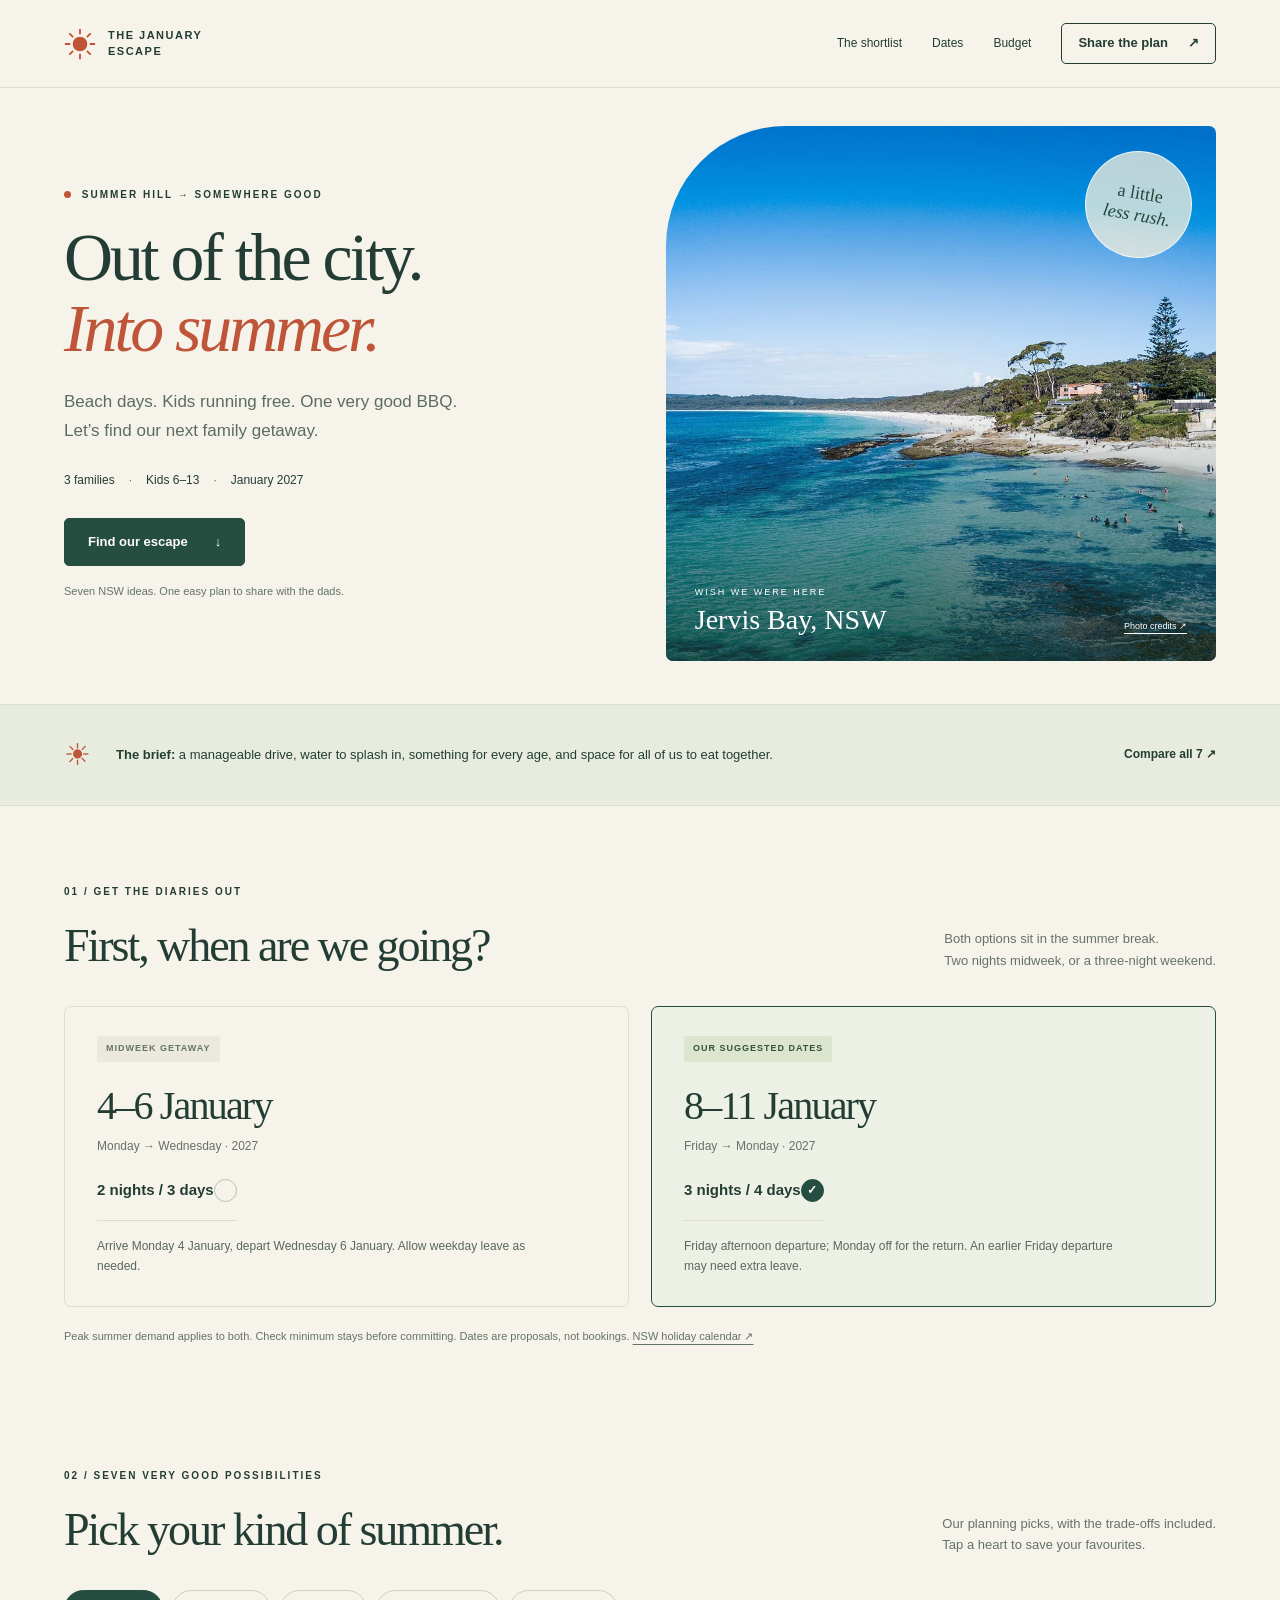
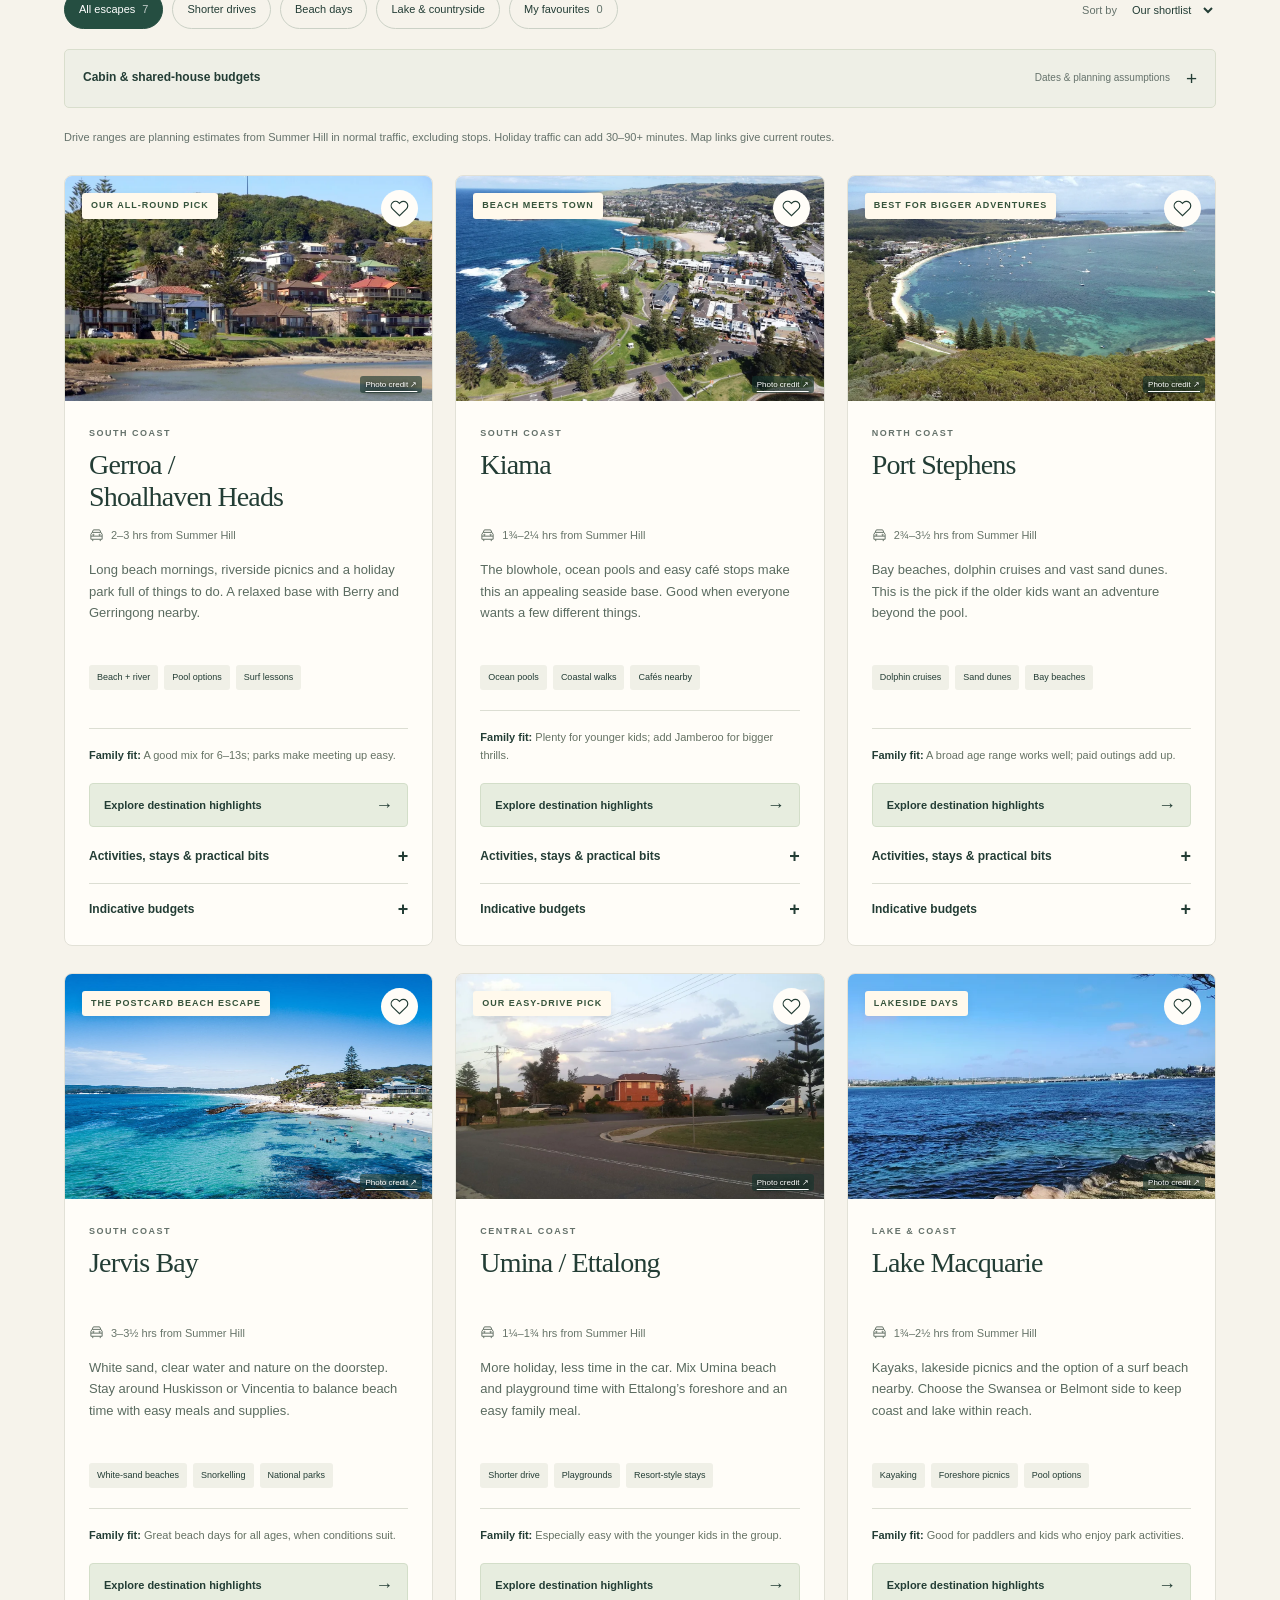
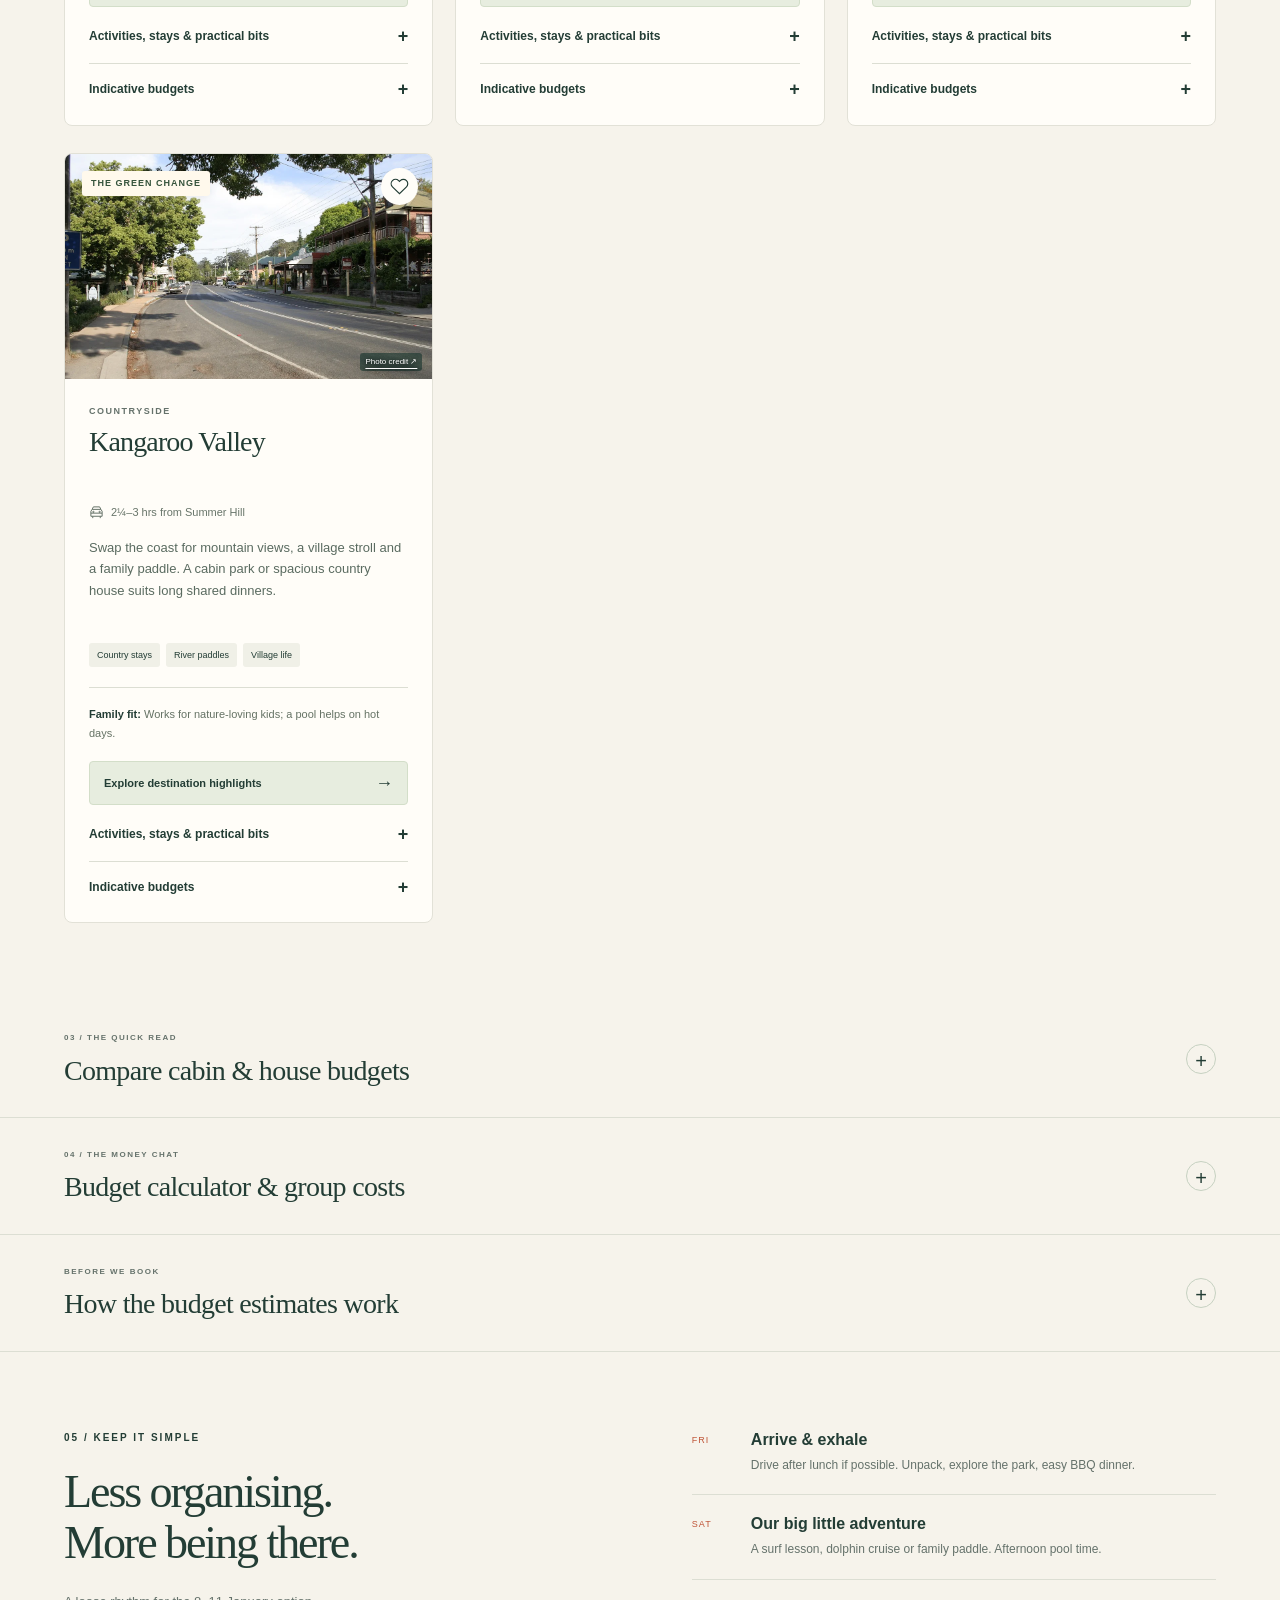
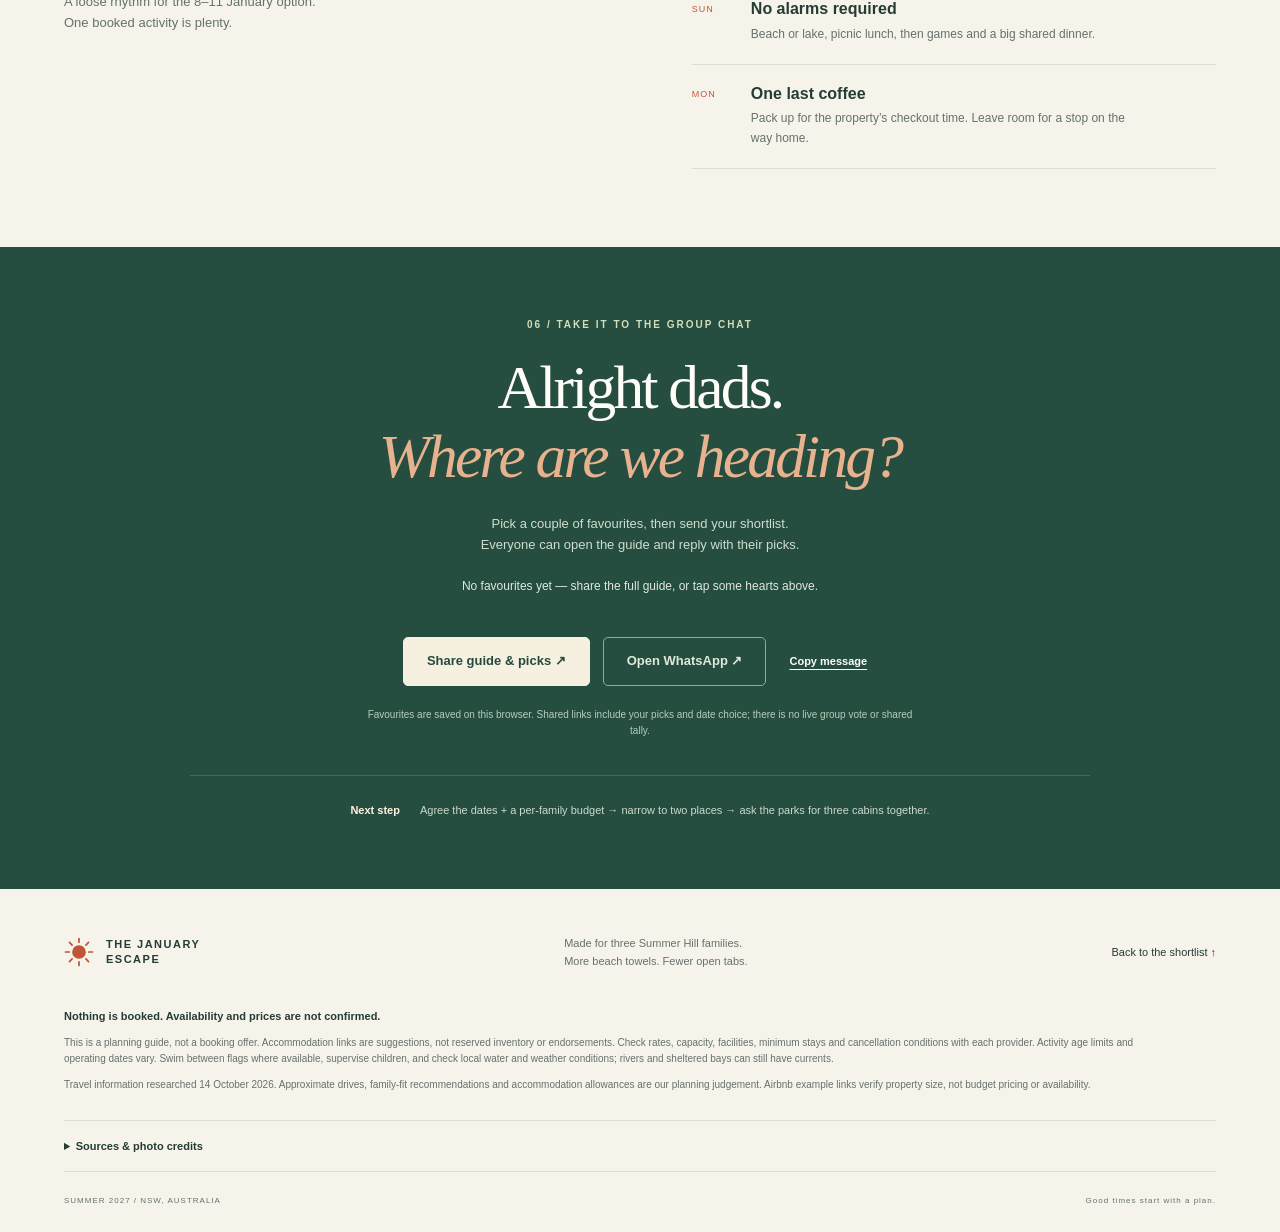
==== docs/index.html @ 8a306c9a "Publish NSW family getaway guide with activity photos" ====
<!doctype html>
<html lang="en-AU">
<head>
<meta charset="utf-8"><meta name="viewport" content="width=device-width,initial-scale=1"><meta name="theme-color" content="#f6f3eb">
<title>The January Escape · Summer Hill families</title>
<meta name="description" content="Three families. Seven NSW escapes. A practical shortlist for a summer getaway in January 2027, with kids aged 6–13.">
<meta property="og:title" content="The January Escape · Three families, seven possibilities"><meta property="og:description" content="Beach days, cabin dinners and a little adventure. Explore our NSW shortlist for January 2027."><meta property="og:type" content="website">
<meta property="og:image" content="https://monohq.co/summer-getaway-2027/assets/destination-3.webp">
<link rel="icon" href="assets/sun.svg" type="image/svg+xml"><link rel="stylesheet" href="style.css"><link rel="stylesheet" href="activity-pages.css"><script src="app.js" defer></script>
</head>
<body>
<a class="skip" href="#destinations">Skip to destinations</a>
<header class="header"><a class="brand" href="#"><img src="assets/sun.svg" width="32" height="32" alt=""><span>THE JANUARY<br>ESCAPE</span></a><nav aria-label="Main navigation"><a href="#destinations">The shortlist</a><a href="#dates">Dates</a><a href="#budget">Budget</a><button class="share button small" type="button">Share the plan <span aria-hidden="true">↗</span></button></nav></header>
<main>
<section class="hero" aria-labelledby="hero-title"><div class="hero-copy"><p class="eyebrow"><span class="dot"></span> SUMMER HILL → SOMEWHERE GOOD</p><h1 id="hero-title">Out of the city.<br><em>Into summer.</em></h1><p class="hero-intro">Beach days. Kids running free. One very good BBQ.<br>Let’s find our next family getaway.</p><div class="hero-facts"><span>3 families</span><span>Kids 6–13</span><span>January 2027</span></div><a class="button primary" href="#destinations">Find our escape <span aria-hidden="true">↓</span></a><p class="hero-note">Seven NSW ideas. One easy plan to share with the dads.</p></div><figure class="hero-photo"><img src="assets/destination-3.webp" alt="White sand and turquoise water at Hyams Beach in Jervis Bay" fetchpriority="high" width="1600" height="900"><figcaption><span>WISH WE WERE HERE</span><strong>Jervis Bay, NSW</strong><a href="#credits">Photo credits ↗</a></figcaption><span class="photo-stamp" aria-hidden="true">a little<br><i>less rush.</i></span></figure></section>
<div class="intro-bar"><span class="bar-icon" aria-hidden="true">☀</span><p><strong>The brief:</strong> a manageable drive, water to splash in, something for every age, and space for all of us to eat together.</p><a href="#compare">Compare all 7 <span aria-hidden="true">↗</span></a></div>
<section id="dates" class="section dates"><div class="section-heading"><div><p class="eyebrow">01 / GET THE DIARIES OUT</p><h2>First, when are we going?</h2></div><p>Both options sit in the summer break.<br>Two nights midweek, or a three-night weekend.</p></div><div class="date-options" role="group" aria-label="Choose proposed travel dates"><button class="date-card" data-date="newyear" aria-pressed="false"><span class="tag neutral">MIDWEEK GETAWAY</span><strong>4–6 January</strong><span class="date-days">Monday → Wednesday · 2027</span><span class="date-bottom">2 nights / 3 days <span class="circle-check" aria-hidden="true"></span></span><span class="date-desc">Arrive Monday 4 January, depart Wednesday 6 January. Allow weekday leave as needed.</span></button><button class="date-card selected" data-date="three" aria-pressed="true"><span class="tag">OUR SUGGESTED DATES</span><strong>8–11 January</strong><span class="date-days">Friday → Monday · 2027</span><span class="date-bottom">3 nights / 4 days <span class="circle-check" aria-hidden="true">✓</span></span><span class="date-desc">Friday afternoon departure; Monday off for the return. An earlier Friday departure may need extra leave.</span></button></div><p class="fine-print">Peak summer demand applies to both. Check minimum stays before committing. Dates are proposals, not bookings. <a href="https://www.nsw.gov.au/about-nsw/public-holidays" target="_blank" rel="noopener">NSW holiday calendar ↗</a></p></section>
<section id="destinations" class="section destinations"><div class="section-heading"><div><p class="eyebrow">02 / SEVEN VERY GOOD POSSIBILITIES</p><h2>Pick your kind of summer.</h2></div><p>Our planning picks, with the trade-offs included.<br>Tap a heart to save your favourites.</p></div><div class="filter-bar"><div class="filter-chips" role="group" aria-label="Filter destinations"><button class="chip active" data-filter="all" aria-pressed="true">All escapes <span>7</span></button><button class="chip" data-filter="short" aria-pressed="false">Shorter drives</button><button class="chip" data-filter="coast" aria-pressed="false">Beach days</button><button class="chip" data-filter="nature" aria-pressed="false">Lake & countryside</button><button class="chip" data-filter="saved" aria-pressed="false">My favourites <span id="saved-count">0</span></button></div><label class="sort">Sort by <select id="sort"><option value="picks">Our shortlist</option><option value="drive">Shortest drive</option></select></label></div><details class="cost-intro-fold"><summary>Cabin & shared-house budgets <span>Dates & planning assumptions</span></summary><div class="cost-intro"><div><strong>Cabins or one big house?</strong><p>Working summer budgets for 3 families: one cabin per family (2 adults + 2 kids), or one Airbnb whole house with 4+ bedrooms for an assumed 6 adults + 6 kids. Check enough beds and the actual guest limit.</p><p>These are provisional planning allowances, not live quotes, market averages or the prices of the linked Airbnb examples. The same broad summer range is used for both date options; no midweek discount is assumed. <a href="#budget-basis">How the budgets work ↓</a></p></div><div class="cost-date-buttons" role="group" aria-label="Choose dates for accommodation totals"><button class="chip" data-cost-date="newyear" aria-pressed="false">4–6 Jan · 2 nights</button><button class="chip active" data-cost-date="three" aria-pressed="true">8–11 Jan · 3 nights</button></div></div></details><p class="travel-note">Drive ranges are planning estimates from Summer Hill in normal traffic, excluding stops. Holiday traffic can add 30–90+ minutes. Map links give current routes.</p><p id="shared-note" class="shared-note" hidden></p><div id="cards" class="cards"></div><div id="empty" class="empty" hidden><h3>Your next favourite is out there.</h3><p>Tap a heart on a destination to start your shortlist.</p><button class="button" id="show-all">Explore all escapes</button></div><p id="results" class="sr-only" aria-live="polite"></p></section>
<section id="compare" class="section compare"><details class="section-fold"><summary><span><small>03 / THE QUICK READ</small><strong>Compare cabin & house budgets</strong></span><span class="fold-icon" aria-hidden="true"></span></summary><div class="fold-content"><p class="fold-caption">Indicative accommodation budgets in AUD, before fees. Per-family stay totals: <strong id="compare-dates">8–11 Jan · 3 nights</strong>.</p><div class="table-wrap" tabindex="0" role="region" aria-label="Destination comparison; scroll horizontally on small screens"><table><caption class="sr-only">Compare all seven destinations</caption><thead><tr><th>Destination</th><th>Drive, approx.</th><th>Cabin / night<br><span>One family</span></th><th>Airbnb / night<br><span>Whole house · 4+ bedrooms</span></th><th>Per family / stay<br><span>House split 3 ways</span></th><th>Main trade-off</th></tr></thead><tbody id="comparison"></tbody></table></div></div></details></section>
<section id="budget" class="section budget"><details class="section-fold"><summary><span><small>04 / THE MONEY CHAT</small><strong>Budget calculator & group costs</strong></span><span class="fold-icon" aria-hidden="true"></span></summary><div class="fold-content"><div class="budget-layout"><div class="budget-copy"><p class="eyebrow">04 / THE MONEY CHAT</p><h2>Agree a ballpark.<br><em>Then find the stay.</em></h2><p>Start with three self-contained cabins in one park: each family gets its own space, while the kids stay close and dinner is easy.</p><p>For Airbnb, choose an entire home with at least four bedrooms. We’re budgeting for 12 people (6 adults + 6 children) as a placeholder. Four bedrooms is the minimum; five or six can give the kids more space. Check actual beds, guest limits, bathrooms, dining seats and permission for all three families.</p><div class="budget-warning"><strong>Planning assumptions only — not quoted prices.</strong><p>Early January rates may sit outside these examples. No January 2027 availability or prices have been confirmed. Minimum stays, fees, bonds and cancellation terms need checking.</p></div></div><div class="calculator"><span class="tag neutral">ACCOMMODATION ONLY · AUD</span><h3>Set our own budget.</h3><p class="calculator-note">Use the destination ranges above as a starting point. This slider is your chosen allowance, not a cabin quote.</p><label for="nightly">Per family, per night <output id="nightly-output" for="nightly">$300</output></label><input id="nightly" type="range" min="200" max="800" step="25" value="300"><div class="range-ends"><span>$200</span><span>$800</span></div><div class="calc-toggle" role="group" aria-label="Accommodation arrangement"><button class="selected" data-stay="cabins" aria-pressed="true">3 separate cabins</button><button data-stay="house" aria-pressed="false">1 Airbnb · 4+ bedrooms</button></div><div class="calc-results"><div><span id="family-label">Per family · 3 nights</span><strong id="family-total">$900</strong></div><div><span>All 3 families</span><strong id="group-total">$2,700</strong></div></div><p id="calc-explain">3 cabins × $300 per night × 3 nights.</p><p class="fine-print">Illustrative sliders, not market rates. Excludes food, fuel, tolls, activity tickets, cleaning fees and refundable bonds. Equal split assumed for a shared house.</p></div></div></div></details></section>
<section id="budget-basis" class="section budget-basis"><details class="section-fold"><summary><span><small>BEFORE WE BOOK</small><strong>How the budget estimates work</strong></span><span class="fold-icon" aria-hidden="true"></span></summary><div class="fold-content"><div class="basis-grid"><div><h3>Cabin allowances</h3><p>Each range is for one family cabin per night, assuming two adults and two children. Coastal ranges are our provisional summer planning allowances, not a verified January price survey. Kangaroo Valley’s range is informed by <a href="https://glenmack.com.au/tariffs/" target="_blank" rel="noopener">Glenmack’s published peak tariffs</a>, including two children’s charges. Rates may fall outside these ranges.</p><p>Three cabins cost three times the per-family figure. Adjoining cabins, guest surcharges, fees and minimum stays need checking directly.</p></div><div><h3>Airbnb house allowances</h3><p>Each range is for one entire home, with at least four bedrooms and enough permitted capacity for an assumed 12 people. These are budgets we propose for the search, not advertised prices for the example homes. Split the whole-house stay total equally across three families.</p><p>The examples have 4–6 bedrooms and advertise at least 12 guests. Bedroom counts and capacities were checked on 14 October 2026; beds, layout, adult limits and availability still need confirming.</p></div><div><h3>Fees & short stays</h3><p>Our figures exclude cleaning, service fees, taxes, extra-guest charges and refundable bonds. Airbnb’s selected-date total normally includes fees, so compare the total and <a href="https://www.airbnb.com.au/help/article/125" target="_blank" rel="noopener">check the price breakdown</a> rather than adding fees twice.</p><p>A 2- or 3-night allowance does not mean the stay can be booked. On 14 October 2026, Seven Mile Beach showed no online availability for both options; Shoalhaven Heads displayed Meroo at $280/night with a 7-night minimum. Ask providers about short-stay options.</p></div></div></div></details></section><section class="section rhythm"><div><p class="eyebrow">05 / KEEP IT SIMPLE</p><h2>Less organising.<br>More being there.</h2><p>A loose rhythm for the 8–11 January option.<br>One booked activity is plenty.</p></div><ol class="itinerary"><li><span>FRI</span><div><h3>Arrive & exhale</h3><p>Drive after lunch if possible. Unpack, explore the park, easy BBQ dinner.</p></div></li><li><span>SAT</span><div><h3>Our big little adventure</h3><p>A surf lesson, dolphin cruise or family paddle. Afternoon pool time.</p></div></li><li><span>SUN</span><div><h3>No alarms required</h3><p>Beach or lake, picnic lunch, then games and a big shared dinner.</p></div></li><li><span>MON</span><div><h3>One last coffee</h3><p>Pack up for the property’s checkout time. Leave room for a stop on the way home.</p></div></li></ol></section>
<section id="share" class="share-section"><p class="eyebrow">06 / TAKE IT TO THE GROUP CHAT</p><h2>Alright dads.<br><em>Where are we heading?</em></h2><p>Pick a couple of favourites, then send your shortlist.<br>Everyone can open the guide and reply with their picks.</p><div id="picks" class="pick-summary">No favourites yet — share the full guide, or tap some hearts above.</div><div class="share-actions"><button class="button primary share">Share guide & picks ↗</button><a class="button whatsapp" id="whatsapp" href="https://wa.me/" target="_blank" rel="noopener">Open WhatsApp ↗</a><button class="button text-button" id="copy-message">Copy message</button></div><div id="manual-share" hidden><label for="share-message">Your message, ready to send</label><textarea id="share-message" readonly rows="7"></textarea><p>Select the message to copy it manually if your browser blocks clipboard access.</p></div><p class="share-footnote">Favourites are saved on this browser. Shared links include your picks and date choice; there is no live group vote or shared tally.</p><button id="reset-picks" class="text-button">Clear my favourites</button><div class="next-step"><strong>Next step</strong><span>Agree the dates + a per-family budget → narrow to two places → ask the parks for three cabins together.</span></div></section>
</main>
<footer><div class="footer-top"><a class="brand" href="#"><img src="assets/sun.svg" width="30" height="30" alt=""><span>THE JANUARY<br>ESCAPE</span></a><p>Made for three Summer Hill families.<br>More beach towels. Fewer open tabs.</p><a href="#destinations">Back to the shortlist ↑</a></div><div class="disclaimer"><strong>Nothing is booked. Availability and prices are not confirmed.</strong><p>This is a planning guide, not a booking offer. Accommodation links are suggestions, not reserved inventory or endorsements. Check rates, capacity, facilities, minimum stays and cancellation conditions with each provider. Activity age limits and operating dates vary. Swim between flags where available, supervise children, and check local water and weather conditions; rivers and sheltered bays can still have currents.</p><p>Travel information researched 14 October 2026. Approximate drives, family-fit recommendations and accommodation allowances are our planning judgement. Airbnb example links verify property size, not budget pricing or availability.</p></div><details class="sources"><summary>Sources & photo credits</summary><div id="credits"><h3>Destination information</h3><div id="source-links"></div><p><a href="https://www.nsw.gov.au/about-nsw/public-holidays" target="_blank" rel="noopener">NSW Government public holidays</a>. Accommodation information: the official provider pages linked within each destination.</p><h3>Photography</h3><p>Real destination photographs from Wikimedia Commons. Cropped and resized for this guide; each image retains its original licence. The hero uses the Jervis Bay photograph below.</p><div id="photo-credits"></div></div></details><p class="footer-bottom">SUMMER 2027 / NSW, AUSTRALIA <span>Good times start with a plan.</span></p></footer><div id="toast" role="status" aria-live="polite"></div>
</body></html>
---- docs/style.css ----
:root{--paper:#f6f3eb;--white:#fffdf8;--ink:#233d35;--muted:#65726b;--line:#dcded3;--accent:#bf5538;--green:#254e41;--sage:#e8ecdf}*{box-sizing:border-box}html{scroll-behavior:smooth;scroll-padding-top:95px}body{margin:0;background:var(--paper);color:var(--ink);font-family:Arial,Helvetica,sans-serif;font-size:15px;line-height:1.65}a{color:inherit;text-underline-offset:4px}button,input,select{font:inherit}button,a,input,select,summary{-webkit-tap-highlight-color:transparent}button{cursor:pointer}button:focus-visible,a:focus-visible,input:focus-visible,select:focus-visible,summary:focus-visible,.table-wrap:focus-visible{outline:3px solid var(--accent);outline-offset:4px}button{color:inherit}h1,h2,h3,p,figure{margin:0}h1,h2,.date-card>strong{font-family:Georgia,'Times New Roman',serif;font-weight:400;letter-spacing:-.045em}h1{font-size:clamp(48px,5.3vw,82px);line-height:1.04}h2{font-size:clamp(35px,3.6vw,53px);line-height:1.12}h3{font-size:18px;font-weight:600;line-height:1.3}em{font-weight:400;color:var(--accent)}.eyebrow{font-size:10px;font-weight:700;letter-spacing:2px;line-height:1.5;margin-bottom:21px}.dot{display:inline-block;background:var(--accent);width:7px;height:7px;border-radius:100%;margin-right:6px}.header{height:88px;max-width:1440px;padding:0 5%;margin:auto;display:flex;align-items:center;justify-content:space-between;border-bottom:1px solid var(--line)}.brand{display:flex;align-items:center;gap:12px;text-decoration:none}.brand span{font-size:11px;letter-spacing:1.5px;font-weight:700;line-height:1.4}.header nav{display:flex;align-items:center;gap:30px}.header nav>a{text-decoration:none;font-size:12px}.button{display:inline-flex;gap:27px;align-items:center;justify-content:center;background:transparent;border:1px solid var(--ink);padding:14px 23px;border-radius:5px;text-decoration:none;font-size:13px;font-weight:600;line-height:1.4}.button:hover{background:var(--sage)}.button.primary{background:var(--green);border-color:var(--green);color:var(--white)}.button.primary:hover{background:#173c30}.button.small{padding:10px 16px;gap:20px}.hero{display:grid;grid-template-columns:1.03fr 1fr;max-width:1440px;margin:auto;padding:38px 5% 43px;gap:35px;align-items:center}.hero-copy{padding:42px 0}.hero-intro{font-size:17px;line-height:1.7;margin:24px 0;color:#5c6c63}.hero-facts{display:flex;gap:0;flex-wrap:wrap;font-size:12px;margin:25px 0 27px}.hero-facts span+span:before{content:'·';padding:0 14px;color:var(--accent)}.hero-note{font-size:11px;margin-top:16px;color:var(--muted)}.hero-photo{height:535px;position:relative;overflow:hidden;border-radius:120px 7px 7px 7px}.hero-photo>img{width:100%;height:100%;object-fit:cover;object-position:55% 50%}.hero-photo:after{content:'';position:absolute;inset:50% 0 0;background:linear-gradient(transparent,#17372bb3);pointer-events:none}.hero-photo figcaption{position:absolute;z-index:1;bottom:25px;left:29px;right:29px;color:white}.hero-photo figcaption>span{font-size:9px;letter-spacing:2px;display:block}.hero-photo figcaption strong{font:28px Georgia;display:block;margin-top:4px}.hero-photo figcaption a{font-size:9px;position:absolute;bottom:2px;right:0}.photo-stamp{position:absolute;top:25px;right:24px;background:#f7f0ddbF;color:#23463a;border:1px solid #ffffffc7;border-radius:100%;width:107px;height:107px;text-align:center;display:flex;flex-direction:column;justify-content:center;font:18px/1.2 Georgia;transform:rotate(10deg)}.intro-bar{padding:25px 5%;background:var(--sage);display:flex;align-items:center;gap:25px;border-top:1px solid #dce0d3;border-bottom:1px solid #dce0d3}.intro-bar p{font-size:13px;max-width:820px}.intro-bar>a{margin-left:auto;white-space:nowrap;font-size:12px;font-weight:600;text-decoration:none}.bar-icon{font-size:30px;color:var(--accent)}.section{max-width:1440px;padding:78px 5%;margin:auto}.section-heading{display:flex;justify-content:space-between;gap:40px;align-items:flex-end;margin-bottom:35px}.section-heading>p{color:var(--muted);font-size:13px;max-width:355px}.date-options{display:grid;grid-template-columns:1fr 1fr;gap:22px}.date-card{text-align:left;border:1px solid var(--line);padding:29px 32px;border-radius:7px;background:transparent;display:flex;flex-direction:column}.date-card:hover{border-color:var(--green)}.date-card.selected{background:#edf0e5;border:1.5px solid var(--green)}.tag{background:#dce5cd;color:#35533b;display:inline-block;border-radius:3px;padding:6px 9px;font-size:9px;font-weight:700;letter-spacing:1px;line-height:1.5;align-self:flex-start}.tag.neutral{background:#eae8df;color:#697468}.date-card>strong{font-size:40px;line-height:1.1;margin:22px 0 9px}.date-days{font-size:12px;color:var(--muted)}.date-bottom{margin:22px 0 16px;padding-bottom:17px;border-bottom:1px solid var(--line);font-weight:600;display:flex;align-items:center;justify-content:space-between}.circle-check{width:23px;height:23px;border:1px solid #b8c4b3;border-radius:100%;font-size:12px;text-align:center;line-height:21px}.selected .circle-check{background:var(--green);color:white;border-color:var(--green)}.date-desc{font-size:12px;color:#59685f;max-width:440px}.fine-print{font-size:11px;color:var(--muted);line-height:1.65;margin-top:20px}.fine-print a{white-space:nowrap}.destinations{padding-top:45px}.filter-bar{display:flex;justify-content:space-between;gap:20px;align-items:center;margin-bottom:20px}.filter-chips{display:flex;gap:9px;flex-wrap:wrap}.chip{background:none;border:1px solid #cbd1c6;border-radius:30px;padding:9px 14px;font-size:11px;white-space:nowrap}.chip span{margin-left:4px;opacity:.7}.chip:hover{background:var(--sage)}.chip.active{background:var(--green);border-color:var(--green);color:white}.sort{font-size:11px;white-space:nowrap;color:var(--muted)}.sort select{margin-left:8px;background:transparent;border:none;color:var(--ink);font-size:11px;max-width:125px;padding:8px 0;cursor:pointer}.travel-note{font-size:11px;color:var(--muted);margin-bottom:29px;max-width:1000px}.cards{display:grid;grid-template-columns:repeat(3,1fr);gap:27px 22px}.destination{background:var(--white);border:1px solid #e2e1d7;border-radius:8px;overflow:hidden;position:relative;display:flex;flex-direction:column;scroll-margin-top:30px}.card-image{height:225px;position:relative;overflow:hidden;background:var(--sage)}.card-image>img{width:100%;height:100%;object-fit:cover;transition:transform .4s}.destination:hover .card-image>img{transform:scale(1.035)}.card-image>.tag{position:absolute;top:17px;left:17px;max-width:calc(100% - 80px);background:#fff9ec;box-shadow:0 2px 8px #0001}.card-image .credit{position:absolute;bottom:8px;right:10px;font-size:8px;color:white;text-shadow:0 1px 4px #000;background:#14332c99;padding:2px 5px;border-radius:3px}.heart{position:absolute;top:14px;right:14px;background:var(--white);border:0;border-radius:100%;width:37px;height:37px;display:grid;place-content:center}.heart svg{width:19px;height:19px;fill:none;stroke:var(--ink);stroke-width:1.5}.heart[aria-pressed=true] svg{fill:var(--accent);stroke:var(--accent)}.card-body{padding:25px 24px;display:flex;flex:1;flex-direction:column}.card-region{font-size:9px;letter-spacing:1.5px;color:var(--muted);font-weight:600;margin-bottom:8px}.card-body h3{font:28px/1.15 Georgia;letter-spacing:-.03em;min-height:64px}.card-drive{font-size:11px;color:#677469;margin:13px 0 15px;display:flex;gap:7px;align-items:center}.card-desc{font-size:13px;color:#5a6b60;line-height:1.65;min-height:86px}.activity-tags{display:flex;gap:6px;flex-wrap:wrap;margin:20px 0}.activity-tags span{font-size:9px;background:#f0f0e7;padding:5px 8px;border-radius:3px;white-space:nowrap}.fit{font-size:11px;border-top:1px solid var(--line);padding-top:17px;margin-top:auto;color:#657264}.fit strong{color:var(--ink)}.card-details{margin-top:20px}.card-details summary{font-size:12px;font-weight:600;cursor:pointer;display:flex;justify-content:space-between;list-style:none}.card-details summary::-webkit-details-marker{display:none}.card-details summary:after{content:'+';font-size:18px;line-height:1}.card-details[open] summary:after{content:'−'}.detail-inner{font-size:12px;margin-top:20px;color:#5b6b61}.detail-inner h4{font-size:10px;letter-spacing:1px;text-transform:uppercase;color:var(--ink);margin:19px 0 6px}.detail-inner ul{padding-left:16px;margin:9px 0 15px}.detail-inner li{padding-bottom:7px}.stay-link{display:block;padding:10px 0;text-decoration:none;border-bottom:1px solid var(--line)}.stay-link strong{display:block;font-size:12px;color:var(--ink)}.stay-link span{font-size:10px}.map-links{display:flex;gap:20px;margin-top:20px;font-size:11px;color:var(--ink)}.empty{text-align:center;background:var(--sage);padding:50px;border-radius:7px}.empty p{margin:12px 0 20px}.shared-note{background:var(--sage);border-radius:5px;padding:12px 18px;margin-bottom:20px;font-size:12px}.compare{padding-top:35px}.table-wrap{overflow:auto;border:1px solid var(--line);border-radius:6px}table{border-collapse:collapse;text-align:left;width:100%;min-width:820px;font-size:12px}th{background:var(--sage);padding:17px 21px;font-size:9px;text-transform:uppercase;letter-spacing:1px;font-weight:600}td{padding:17px 21px;border-top:1px solid var(--line);color:#667365}td:first-child{font-weight:600;color:var(--ink);min-width:200px}td a{text-decoration:none}tbody tr:nth-child(even){background:#fdfbf5}tbody tr:hover{background:#eaf0e3}.budget{border-top:1px solid var(--line);border-bottom:1px solid var(--line);display:grid;grid-template-columns:1fr 1fr;gap:9%;padding-top:70px;padding-bottom:70px}.budget-copy>p:not(.eyebrow){max-width:470px;color:#5b6b60;font-size:13px;margin-top:23px}.budget-warning{border-left:2px solid var(--accent);padding-left:17px;margin-top:30px;max-width:460px;font-size:11px}.budget-warning strong{color:var(--accent);font-size:12px}.budget-warning p{margin-top:8px;color:var(--muted)}.calculator{background:var(--white);padding:34px;border-radius:8px;border:1px solid var(--line)}.calculator h3{font:30px/1.2 Georgia;margin:21px 0 27px;letter-spacing:-.03em}.calculator label{display:flex;justify-content:space-between;font-size:12px;align-items:center}.calculator output{font-size:25px;color:var(--accent);font-weight:600}.calculator input[type=range]{width:100%;margin:22px 0 0;accent-color:var(--green);cursor:pointer;min-height:24px}.range-ends{display:flex;justify-content:space-between;font-size:10px;color:var(--muted)}.calc-toggle{display:flex;background:#eeeee5;border-radius:4px;padding:4px;margin:24px 0;gap:4px}.calc-toggle button{flex:1;font-size:11px;background:none;border:0;padding:10px 5px;border-radius:3px}.calc-toggle button.selected{background:var(--white);box-shadow:0 1px 4px #0001}.calc-results{display:grid;grid-template-columns:1fr 1fr;gap:20px}.calc-results>div+div{border-left:1px solid var(--line);padding-left:20px}.calc-results span{display:block;color:var(--muted);font-size:10px}.calc-results strong{font:36px/1.4 Georgia;letter-spacing:-.04em}.calculator>#calc-explain{font-size:11px;color:#6b796c;margin-top:15px}.rhythm{display:grid;grid-template-columns:1fr 1fr;gap:9%}.rhythm>div>p:last-child{font-size:13px;color:var(--muted);margin-top:22px}.itinerary{list-style:none;padding:0;margin:0}.itinerary li{display:flex;gap:24px;padding:19px 0;border-bottom:1px solid var(--line)}.itinerary li:first-child{padding-top:0}.itinerary li>span{font-size:9px;letter-spacing:1px;color:var(--accent);min-width:35px;padding-top:3px}.itinerary h3{font-size:16px}.itinerary p{font-size:12px;color:var(--muted);margin-top:5px;max-width:385px}.share-section{background:#254d40;color:var(--white);text-align:center;padding:70px 5%}.share-section .eyebrow{color:#d2dfba}.share-section h2{font-size:clamp(42px,4.8vw,67px)}.share-section h2 em{color:#e7b28d}.share-section>p:not(.eyebrow){font-size:13px;color:#cfddce;margin:22px 0}.pick-summary{font-size:12px;min-height:40px;max-width:600px;margin:20px auto;color:#e1e9dc}.pick-summary .pick{display:inline-block;border:1px solid #94ae9780;padding:5px 10px;border-radius:30px;margin:4px}.share-actions{display:flex;justify-content:center;gap:13px;align-items:center;flex-wrap:wrap}.share-section .button.primary{background:#f5f0df;color:#264a3d;border-color:#f5f0df}.share-section .button.primary:hover{background:#dfdfc9}.whatsapp{color:#e0e9d8;border-color:#93ac96}.share-section .button:hover{color:#254d40}.text-button{background:none;border:0;font-size:11px;color:inherit;text-decoration:underline;text-underline-offset:4px;cursor:pointer;padding:10px}.share-section>.share-footnote{font-size:10px!important;max-width:550px;margin:21px auto 0!important;color:#b8cdb9!important}.next-step{display:flex;justify-content:center;gap:20px;border-top:1px solid #c5d4ba33;max-width:900px;margin:35px auto 0;padding-top:25px;font-size:11px;color:#cbdbcb}.next-step strong{color:#fff3df;white-space:nowrap}footer{max-width:1440px;margin:auto;padding:45px 5% 25px}.footer-top{display:flex;align-items:center;justify-content:space-between;gap:25px;margin-bottom:37px}.footer-top p{font-size:11px;color:var(--muted)}.footer-top>a:last-child{font-size:11px;text-decoration:none}.disclaimer{font-size:10px;color:var(--muted);max-width:1080px}.disclaimer strong{color:var(--ink);font-size:11px}.disclaimer p{margin-top:9px}.sources{border-top:1px solid var(--line);margin-top:27px;padding:16px 0;font-size:11px}.sources summary{cursor:pointer;font-weight:600}.sources h3{font-size:13px;margin:18px 0 10px}.sources p{margin:12px 0}.sources #source-links{display:flex;flex-wrap:wrap;gap:8px 22px}.photo-credit{margin:9px 0;max-width:900px}.footer-bottom{display:flex;justify-content:space-between;border-top:1px solid var(--line);padding-top:22px;font-size:8px;letter-spacing:1px;color:var(--muted)}#toast{position:fixed;bottom:25px;left:50%;transform:translateX(-50%) translateY(100px);max-width:90vw;background:#243d32;color:white;border:1px solid #fff8;padding:12px 22px;border-radius:5px;font-size:12px;opacity:0;z-index:100;transition:.2s;pointer-events:none}#toast.show{opacity:1;transform:translateX(-50%) translateY(0)}.sr-only{position:absolute;width:1px;height:1px;padding:0;margin:-1px;overflow:hidden;clip:rect(0,0,0,0);white-space:nowrap;border:0}.skip{position:fixed;top:-60px;left:15px;z-index:1000;background:var(--white);padding:10px}.skip:focus{top:10px}[hidden]{display:none!important}
@media(min-width:1500px){.intro-bar{padding-left:max(5%,calc((100vw - 1296px)/2));padding-right:max(5%,calc((100vw - 1296px)/2))}}@media(max-width:1100px){.cards{grid-template-columns:repeat(2,1fr)}.hero-photo{height:480px}.hero{gap:22px}.hero-intro{font-size:15px}.hero-note{max-width:280px}.filter-bar{align-items:flex-start;flex-direction:column;gap:12px}.section-heading>p{max-width:270px}.budget{gap:5%}.calculator{padding:27px}.calc-results strong{font-size:32px}.card-desc{min-height:66px}.header nav{gap:22px}}@media(max-width:700px){html{scroll-padding-top:25px}.header{height:73px;padding:0 6%}.brand{gap:8px}.brand span{font-size:9px}.header nav>a{display:none}.header nav .button{font-size:10px;padding:10px 13px;gap:10px}.header .brand img{width:28px}.hero{padding:25px 6% 28px;grid-template-columns:1fr;gap:25px}.hero-copy{padding:19px 0 0}.hero .eyebrow{font-size:8px;letter-spacing:1.5px;margin-bottom:21px}h1{font-size:clamp(46px,10vw,65px)}.hero-intro{font-size:14px;margin:21px 0}.hero-facts{font-size:11px;margin:18px 0 24px}.hero .button{padding:13px 19px}.hero-note{max-width:none;font-size:10px}.hero-photo{height:350px;border-radius:75px 5px 5px 5px}.photo-stamp{width:87px;height:87px;top:19px;right:17px;font-size:15px}.hero-photo figcaption{left:22px;right:20px;bottom:23px}.hero-photo figcaption strong{font-size:24px}.hero-photo figcaption>span{font-size:8px}.intro-bar{padding:20px 6%;gap:15px;align-items:flex-start;flex-wrap:wrap}.intro-bar p{flex:1;font-size:11px;min-width:220px}.bar-icon{font-size:25px;line-height:1.3}.intro-bar>a{margin-left:40px;font-size:11px}.section{padding:51px 6%}.section-heading{display:block;margin-bottom:28px}.eyebrow{font-size:8px;letter-spacing:1.5px;margin-bottom:17px}h2{font-size:35px}.section-heading>p{max-width:none;font-size:12px;margin-top:18px}.date-options{gap:14px;grid-template-columns:1fr}.date-card{padding:22px 24px}.date-card>strong{font-size:37px;margin-top:17px}.date-bottom{margin-top:18px}.date-desc{font-size:11px}.dates .fine-print{font-size:10px}.destinations{padding-top:16px}.filter-chips{gap:7px}.chip{font-size:10px;padding:8px 12px}.travel-note{font-size:10px}.cards{grid-template-columns:1fr;gap:22px}.card-image{height:230px}.card-body{padding:24px}.card-body h3{min-height:0;font-size:29px}.card-desc{min-height:0}.card-drive{margin:12px 0}.activity-tags{margin:17px 0}.fit{padding-top:15px}.card-details{margin-top:17px}.card-details summary{min-height:27px;align-items:center}.compare{padding-top:22px}.compare .section-heading{margin-bottom:23px}.compare:after{content:'Swipe the table to see more →';display:block;font-size:10px;color:var(--muted);margin-top:12px}.budget,.rhythm{grid-template-columns:1fr;gap:31px}.budget-copy>p:not(.eyebrow){font-size:12px;margin-top:20px}.budget-warning{font-size:10px}.calculator{padding:25px}.calculator h3{font-size:28px}.calc-results strong{font-size:33px}.calc-results>div+div{padding-left:16px}.itinerary li{gap:20px}.share-section{padding:52px 6%}.share-section h2{font-size:45px}.share-section>p:not(.eyebrow){font-size:12px}.share-actions{gap:10px}.share-actions .button{font-size:11px;padding:13px 16px}.next-step{display:block;text-align:left;margin-top:28px}.next-step strong{display:block;margin-bottom:7px}footer{padding:33px 6% 20px}.footer-top{flex-wrap:wrap;gap:23px;margin-bottom:30px}.footer-top p{font-size:10px}.footer-top>a:last-child{width:100%}.footer-bottom{gap:15px;font-size:7px}.footer-bottom>span{letter-spacing:0}}@media(prefers-reduced-motion:reduce){html{scroll-behavior:auto}*,*:before,*:after{transition:none!important}}@media print{.header nav,.share-actions,.filter-bar,.heart,#toast,.calculator input,.calc-toggle{display:none}.hero-photo{height:300px}.cards{grid-template-columns:repeat(2,1fr)}.destination,.date-card{break-inside:avoid}.section{padding:30px 0}.card-image{height:140px}.share-section{background:white;color:var(--ink)}body{font-size:12px}}

#manual-share{max-width:620px;margin:25px auto;text-align:left}#manual-share label{display:block;font-size:11px;margin-bottom:8px}#manual-share textarea{width:100%;background:#fffdf8;color:#233d35;padding:15px;border-radius:5px;border:1px solid #d1ddc6;font:12px/1.7 Arial;resize:vertical}#manual-share p{font-size:10px;color:#cbd9c6;margin-top:7px}

.cost-intro{display:flex;gap:30px;justify-content:space-between;align-items:center;background:#eceee2;border:1px solid #d9decd;padding:22px 25px;border-radius:6px;margin:0 0 20px}.cost-intro strong{font:23px Georgia}.cost-intro p{font-size:11px;line-height:1.7;color:#5b6c5e;max-width:830px;margin-top:9px}.cost-date-buttons{display:flex;flex-direction:column;gap:9px;min-width:165px}.accommodation-costs{margin-top:19px;padding-top:17px;border-top:1px solid var(--line)}.cost-eyebrow{font-size:8px;font-weight:700;letter-spacing:1px;color:var(--accent);margin-bottom:13px}.night-price{display:flex;justify-content:space-between;gap:14px;padding:8px 0;font-size:11px}.night-price>span{max-width:52%}.night-price small{font-size:9px;display:block;line-height:1.5;color:var(--muted);margin-top:4px;font-weight:400}.night-price>strong{font-size:16px;text-align:right;white-space:nowrap}.trip-costs{background:#f0f1e7;margin:13px 0 15px;padding:13px 14px;border-radius:4px}.cost-dates{font-size:9px;font-weight:600;margin-bottom:8px}.trip-costs>div{display:flex;justify-content:space-between;gap:8px;font-size:10px;margin:5px 0}.trip-costs>div>strong{font-size:12px;white-space:nowrap}.cost-group{font-size:9px;color:var(--muted);margin-top:10px;line-height:1.6}.airbnb-link{display:block;font-size:11px;font-weight:600;text-decoration:none;color:var(--ink);line-height:1.5}.airbnb-link small{display:block;font-size:9px;color:var(--muted);font-weight:400;margin-top:4px}.airbnb-link:hover{text-decoration:underline}.cost-caveat{font-size:9px;color:var(--muted);line-height:1.6;margin-top:10px}.comparison-cost{display:block;font-size:11px;white-space:nowrap}.compare table{min-width:1020px}.compare th span{font-size:8px;letter-spacing:0;font-weight:400;text-transform:none}.compare td{padding:17px 16px}.compare td:nth-child(3),.compare td:nth-child(4){white-space:nowrap;font-weight:600;color:var(--ink)}.basis-link{display:inline-block;font-size:11px;margin-top:9px}.calculator-note{font-size:11px;color:var(--muted);margin:-12px 0 25px}.budget-basis{padding-top:55px;padding-bottom:30px}.basis-grid{display:grid;grid-template-columns:repeat(3,1fr);gap:30px}.basis-grid h3{font:23px/1.2 Georgia}.basis-grid p{font-size:11px;color:var(--muted);margin-top:15px;line-height:1.8}.basis-grid>div{border-top:2px solid #bdcbae;padding-top:20px}.basis-grid a{color:var(--ink)}@media(max-width:1100px){.cost-intro{align-items:flex-start}.cost-intro>div:first-child{flex:1}}@media(max-width:700px){.cost-intro{flex-direction:column;padding:21px 20px;gap:17px}.cost-intro p{font-size:10px}.cost-date-buttons{flex-direction:row;min-width:0;flex-wrap:wrap}.cost-date-buttons .chip{font-size:10px}.cost-intro strong{font-size:22px}.basis-grid{grid-template-columns:1fr;gap:24px}.basis-grid h3{font-size:23px}.budget-basis{padding-top:40px}.night-price>strong{font-size:16px}.accommodation-costs{margin-top:19px}}

/* Keep costs available without competing with destination activities. */
.budget-details{border-top:1px solid var(--line);padding-top:16px;margin-top:16px}.budget-details>.accommodation-costs{border-top:0;padding-top:0;margin-top:18px}.budget-detail-notes{border-top:1px solid var(--line);padding-top:2px}.budget-details:not([open]) .accommodation-costs{display:none}.cost-intro-fold{border:1px solid #d9decd;border-radius:5px;background:#eeefe6;margin-bottom:20px}.cost-intro-fold>summary{padding:13px 18px;font-size:12px;font-weight:600;cursor:pointer;list-style:none;display:flex;align-items:center;gap:16px}.cost-intro-fold>summary::-webkit-details-marker{display:none}.cost-intro-fold>summary>span{font-size:10px;font-weight:400;color:var(--muted);margin-left:auto}.cost-intro-fold>summary:after{content:'+';font-size:19px;font-weight:400}.cost-intro-fold[open]>summary:after{content:'−'}.cost-intro-fold .cost-intro{border:0;border-top:1px solid #d9decd;margin:0;border-radius:0 0 5px 5px}.section-fold>summary{list-style:none;cursor:pointer;display:flex;justify-content:space-between;gap:24px;align-items:center;padding:5px 0}.section-fold>summary::-webkit-details-marker{display:none}.section-fold>summary small{display:block;font-size:8px;font-weight:600;letter-spacing:1.5px;margin-bottom:9px;color:var(--muted)}.section-fold>summary strong{display:block;font:28px/1.2 Georgia;letter-spacing:-.025em}.fold-icon{flex-shrink:0;width:30px;height:30px;border:1px solid #c6d1c1;border-radius:50%;display:grid;place-items:center;font-size:20px}.fold-icon:after{content:'+'}.section-fold[open] .fold-icon:after{content:'−'}.fold-content{padding-top:28px}.fold-caption{font-size:11px;color:var(--muted);margin:0 0 19px}.budget{display:block}.budget-layout{display:grid;grid-template-columns:1fr 1fr;gap:9%}.compare,.budget,.budget-basis{padding-top:25px;padding-bottom:25px}.compare:after{display:none}.section-fold[open] .table-wrap:after{display:none}.budget-basis{border-bottom:1px solid var(--line)}@media(max-width:1100px){.budget-layout{gap:5%}}@media(max-width:700px){.budget-layout{grid-template-columns:1fr;gap:31px}.cost-intro-fold>summary{font-size:11px;gap:10px;padding:13px 15px}.cost-intro-fold>summary>span{display:none}.cost-intro-fold>summary:after{margin-left:auto}.section-fold>summary strong{font-size:25px}.compare,.budget,.budget-basis{padding-top:22px;padding-bottom:22px}.fold-content{padding-top:23px}.compare .table-wrap:after{content:'Swipe the table to see more →';display:block;padding:12px;font-size:10px;color:var(--muted)}}
---- docs/activity-pages.css ----
.activity-page-link{display:flex;justify-content:space-between;align-items:center;gap:15px;margin-top:19px;padding:12px 14px;background:#e7eddf;border:1px solid #d3dec9;border-radius:4px;font-size:11px;font-weight:600;text-decoration:none}.activity-page-link:hover{background:#dce7d1}.activity-page-link span{font-size:18px;line-height:1}.activity-page .header{max-width:1440px}.activity-hero{max-width:1440px;margin:auto;display:grid;grid-template-columns:1fr 1fr;align-items:center;gap:6%;padding:50px 5%}.activity-hero h1{font-size:clamp(43px,4.8vw,68px);line-height:1.07;max-width:620px}.activity-lead{font:25px/1.35 Georgia;letter-spacing:-.015em;margin:22px 0 18px;max-width:500px;color:var(--accent)}.activity-intro{font-size:13px;color:var(--muted);max-width:500px}.activity-hero .hero-facts{font-size:11px}.activity-hero figure{position:relative;height:405px;border-radius:80px 6px 6px 6px;overflow:hidden;background:var(--sage)}.activity-hero figure img{width:100%;height:100%;object-fit:cover}.activity-hero figcaption{position:absolute;bottom:16px;right:18px;padding:4px 8px;background:#254d40a3;border-radius:3px;color:white;font-size:9px}.activity-actions{display:flex;gap:20px;align-items:center;flex-wrap:wrap}.activity-actions .button{font-size:11px;padding:13px 18px}.activity-brief{background:var(--sage);border-top:1px solid #dce2d1;border-bottom:1px solid #dce2d1;display:flex;gap:25px;align-items:center;padding:22px 5%}.activity-brief>span{color:var(--accent);font-size:29px}.activity-brief>p{font-size:12px;max-width:1000px}.activity-content{max-width:1440px;padding:65px 5%;margin:auto;display:grid;grid-template-columns:minmax(0,2fr) minmax(0,1fr);gap:7%}.activity-content h2{font-size:40px}.activity-section-note{font-size:11px;color:var(--muted);max-width:650px;margin-top:17px}.highlight-list{margin-top:31px}.highlight{display:grid;grid-template-columns:35px minmax(0,1fr);gap:19px;border-top:1px solid var(--line);padding:28px 0;scroll-margin-top:30px}.highlight-number{font:25px/1.2 Georgia;color:var(--accent);padding-top:3px}.highlight-heading{display:flex;justify-content:space-between;align-items:center;gap:18px;flex-wrap:wrap}.highlight h3{font:26px/1.15 Georgia;letter-spacing:-.025em}.highlight-heading .tag{font-size:8px;letter-spacing:.5px;font-weight:400;padding:5px 7px}.highlight-time{font-size:10px!important;font-weight:600;color:#73806f;margin:8px 0 13px!important}.highlight>div>p{font-size:13px;color:#5e6e63;margin:13px 0 0}.activity-fit{background:#edeee5;padding:13px 16px;margin-top:17px;border-radius:4px}.activity-fit p{font-size:11px;color:#647260;line-height:1.65}.activity-fit p+p{margin-top:9px}.activity-fit strong{display:block;font-size:9px;letter-spacing:.7px;text-transform:uppercase;color:var(--ink);margin-bottom:3px}.activity-links{display:flex;gap:25px;flex-wrap:wrap;margin-top:15px;font-size:11px}.activity-aside{padding-top:5px}.activity-aside section{padding:23px;margin-bottom:19px;background:#efefe4;border:1px solid #dbe1d0;border-radius:6px}.activity-aside .eyebrow{font-size:8px;margin-bottom:14px}.activity-aside h3{font:25px/1.15 Georgia;letter-spacing:-.02em;margin-bottom:15px}.activity-aside p:not(.eyebrow){font-size:12px;color:var(--muted)}.activity-aside ol,.activity-aside ul{padding-left:17px;margin:0;font-size:12px;color:#5f7061}.activity-aside li{padding-bottom:12px}.activity-aside li:last-child{padding-bottom:0}.activity-aside .fine-print{font-size:10px!important}.activity-aside .button{width:100%;font-size:11px}.activity-more{max-width:1440px;margin:auto;padding:15px 5% 60px}.activity-more h2{font-size:34px}.activity-more nav{display:grid;grid-template-columns:repeat(3,1fr);gap:10px;margin-top:25px}.activity-more nav a{display:block;padding:15px 18px;border:1px solid #ccd7c5;border-radius:5px;font-size:12px;text-decoration:none}.activity-more nav a:hover{background:var(--sage)}.activity-more nav a.current{background:var(--green);color:var(--white)}.activity-footer{border-top:1px solid var(--line);padding-top:30px;padding-bottom:30px;font-size:10px;color:var(--muted)}.activity-footer>p{max-width:1100px;margin-bottom:11px}.activity-footer>p>strong{color:var(--ink)}.activity-footer>details{margin:22px 0;border-top:1px solid var(--line);padding-top:15px}.activity-footer>details summary{cursor:pointer;font-weight:600;color:var(--ink)}.activity-footer>details p{margin-top:12px}.activity-footer>a{color:var(--ink);font-size:11px}#activity-toast{position:fixed;bottom:22px;left:50%;transform:translateX(-50%);max-width:90vw;background:var(--green);color:white;border-radius:5px;padding:12px 20px;font-size:12px;display:none;z-index:100}#activity-toast.show{display:block}@media(max-width:1100px){.activity-content{gap:4%;grid-template-columns:minmax(0,1.7fr) minmax(0,1fr)}.activity-hero{gap:4%}.activity-hero figure{height:370px}.activity-aside section{padding:20px}.highlight{gap:13px}.highlight-heading{gap:12px}}@media(max-width:700px){.activity-page .header{padding:0 6%}.activity-page .header>.button{font-size:9px;padding:9px 12px}.activity-hero{grid-template-columns:1fr;padding:32px 6% 28px;gap:27px}.activity-hero h1{font-size:43px;line-height:1.08}.activity-lead{font-size:24px;margin:20px 0 15px}.activity-intro{font-size:12px}.activity-hero .hero-facts{font-size:10px;margin:19px 0 23px}.activity-hero figure{height:280px;border-radius:65px 5px 5px 5px}.activity-actions{gap:10px}.activity-actions .button{font-size:10px;padding:12px 15px}.activity-actions .text-button{font-size:10px}.activity-brief{padding:20px 6%;gap:15px;align-items:flex-start}.activity-brief p{font-size:11px}.activity-brief>span{font-size:25px;line-height:1.35}.activity-content{display:block;padding:43px 6%}.activity-content h2{font-size:34px}.highlight{grid-template-columns:25px minmax(0,1fr);gap:12px;padding:24px 0}.highlight-number{font-size:22px}.highlight h3{font-size:25px}.highlight>div>p{font-size:12px}.highlight-heading{display:block}.highlight-heading .tag{margin-top:9px}.highlight-time{font-size:9px!important}.activity-fit{padding:13px}.activity-fit p{font-size:10px}.activity-links{font-size:10px;gap:19px}.activity-aside{margin-top:20px}.activity-aside section{padding:22px}.activity-aside h3{font-size:25px}.activity-more{padding:0 6% 43px}.activity-more h2{font-size:31px}.activity-more nav{grid-template-columns:1fr;gap:8px}.activity-more nav a{font-size:11px;padding:13px 15px}.activity-footer{padding-left:6%;padding-right:6%}}@media print{.activity-hero{padding:20px 0}.activity-hero figure{height:250px}.activity-actions,#activity-toast{display:none}.activity-content{padding:20px 0}.highlight{break-inside:avoid}.activity-more{display:none}}

/* Each outing has a compact visual, with location context and accessible credits. */
.activity-photo{margin:17px 0 20px;background:#e9ede2;border:1px solid #d8dfd1;border-radius:7px;overflow:hidden}.activity-photo img{display:block;width:100%;height:265px;object-fit:cover}.activity-photo.panorama img{height:auto}.activity-photo figcaption{display:flex;justify-content:space-between;align-items:flex-start;gap:15px;padding:10px 12px;font-size:10px;line-height:1.5;color:#596a5a}.activity-photo figcaption a{flex-shrink:0;color:var(--ink);text-underline-offset:3px}.activity-photo-attributions ul{padding-left:18px;max-width:1050px;overflow-wrap:anywhere}.activity-photo-attributions li{margin-top:11px;line-height:1.7}@media(max-width:700px){.activity-photo{margin:16px 0 18px}.activity-photo img{height:195px}.activity-photo figcaption{display:block;font-size:10px;padding:9px 11px}.activity-photo figcaption a{display:inline-block;margin-top:6px}.activity-photo.panorama img{height:auto}}
@media(max-width:700px){.activity-photo figcaption span{display:block}}
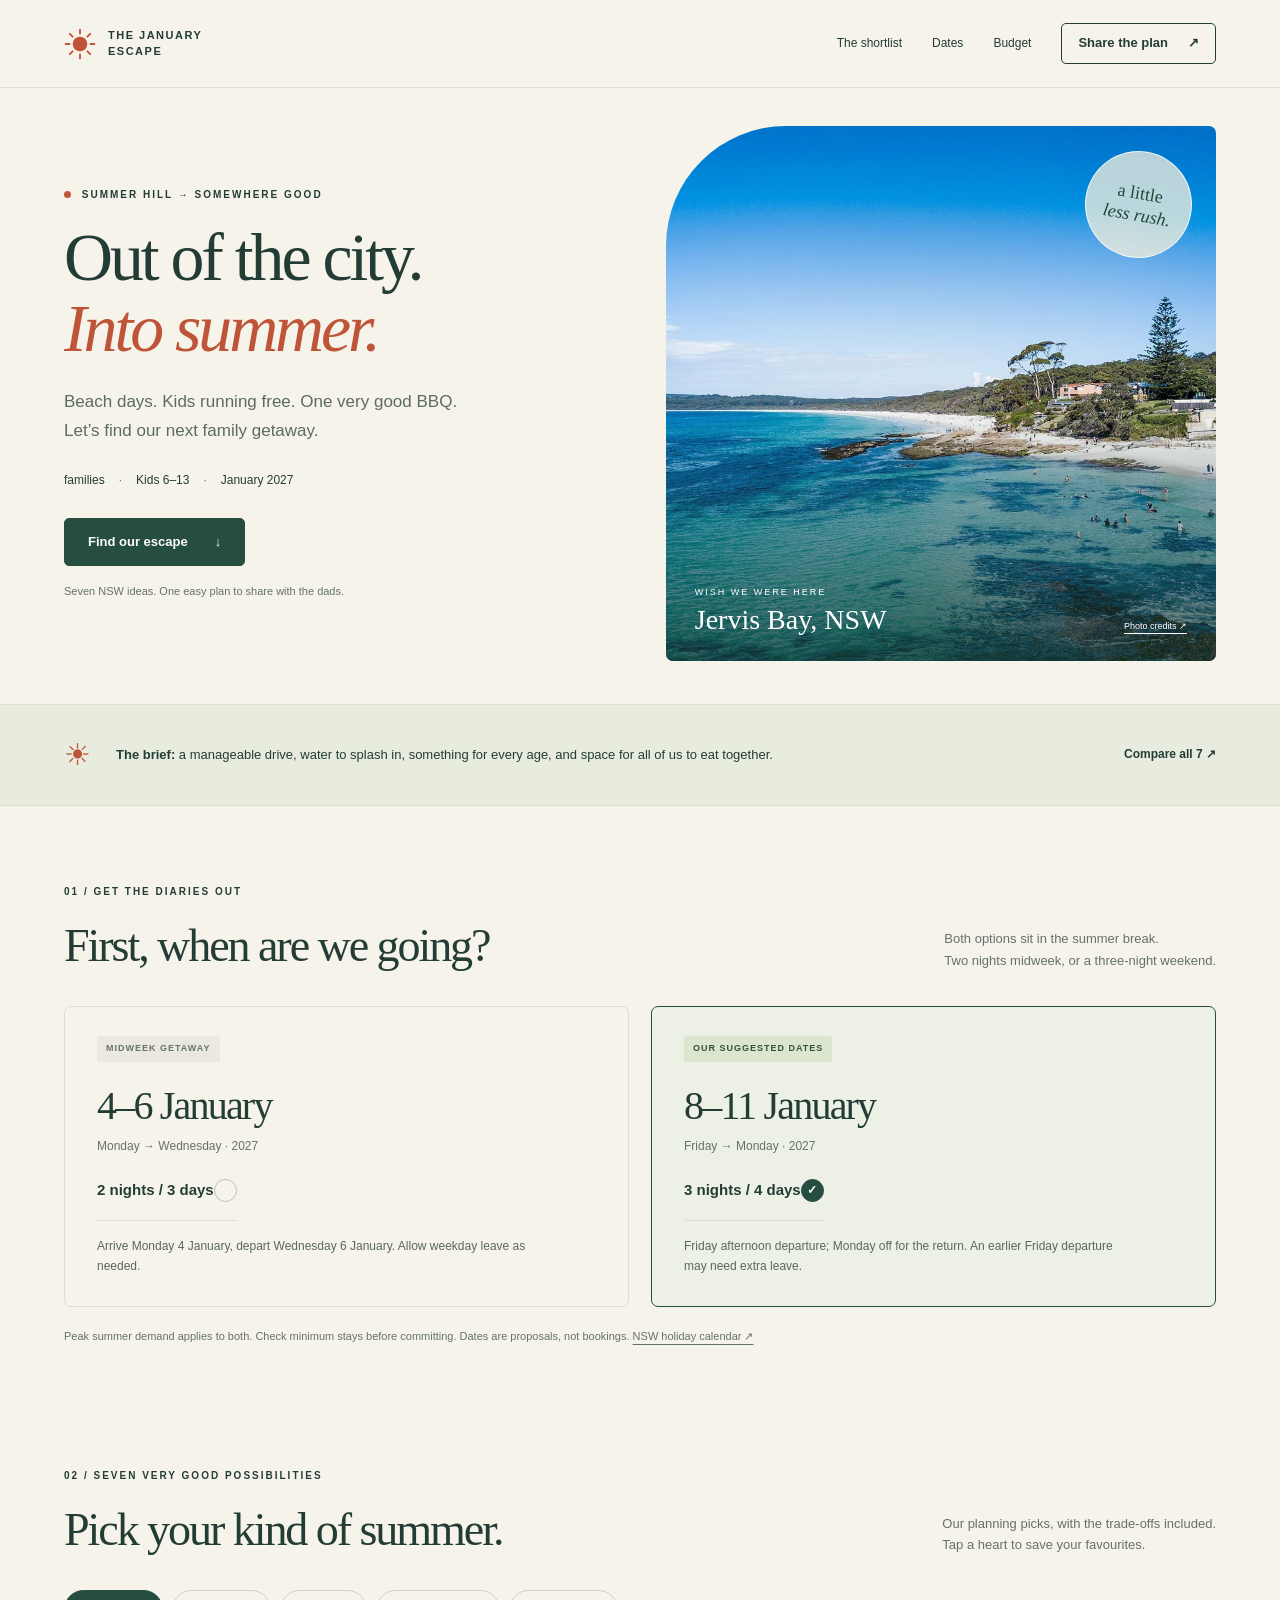
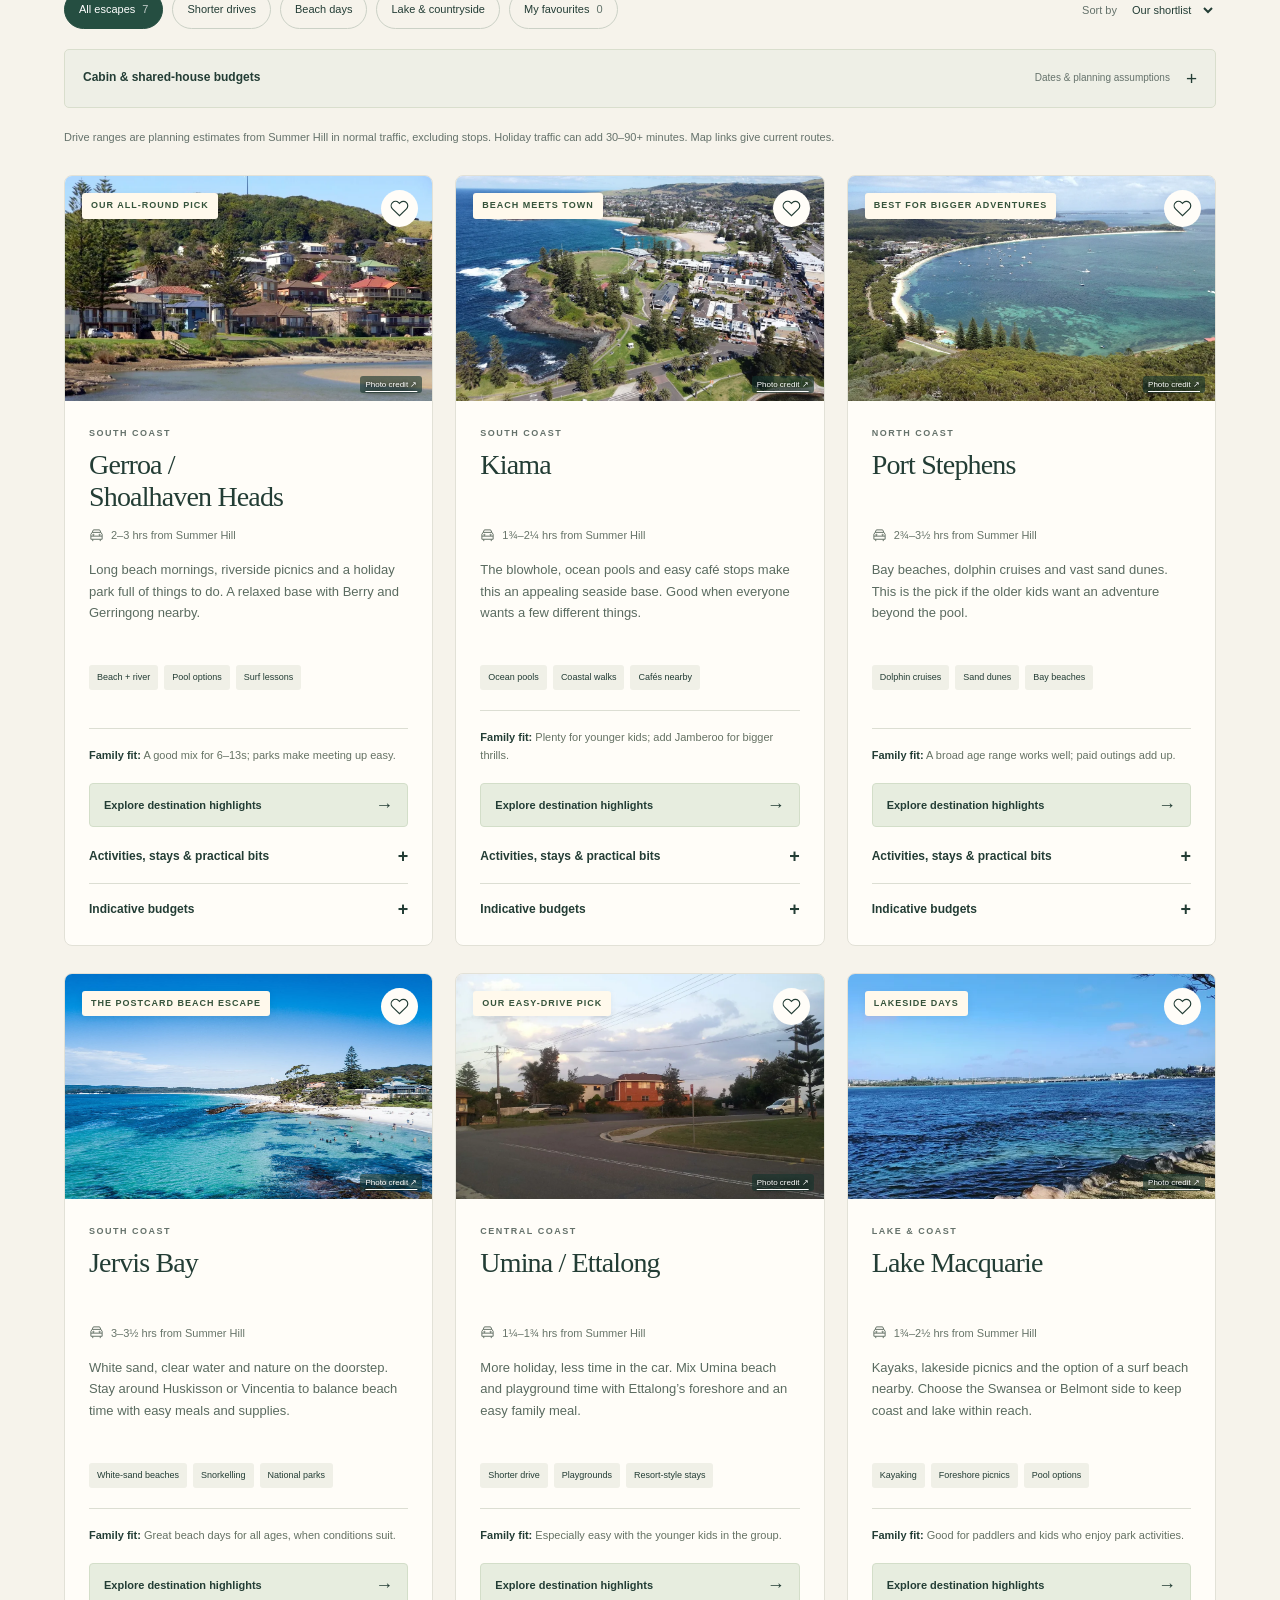
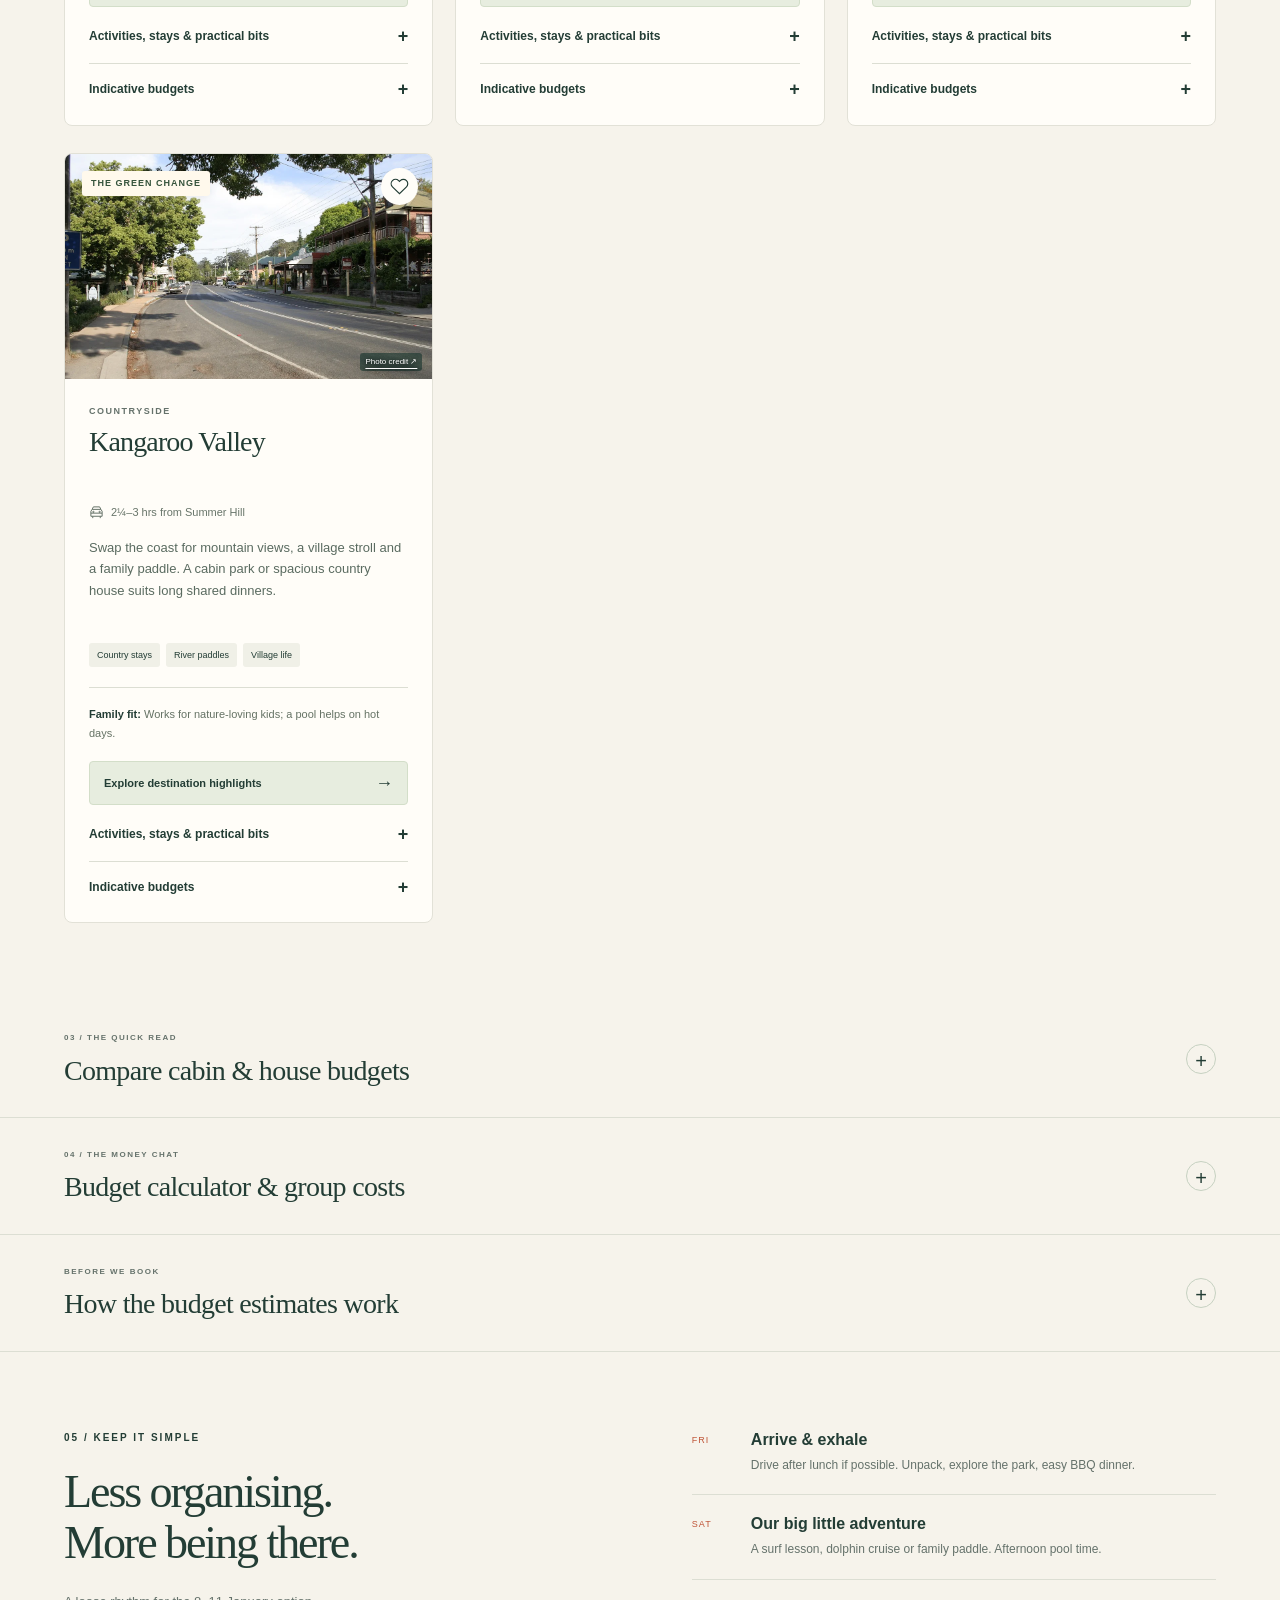
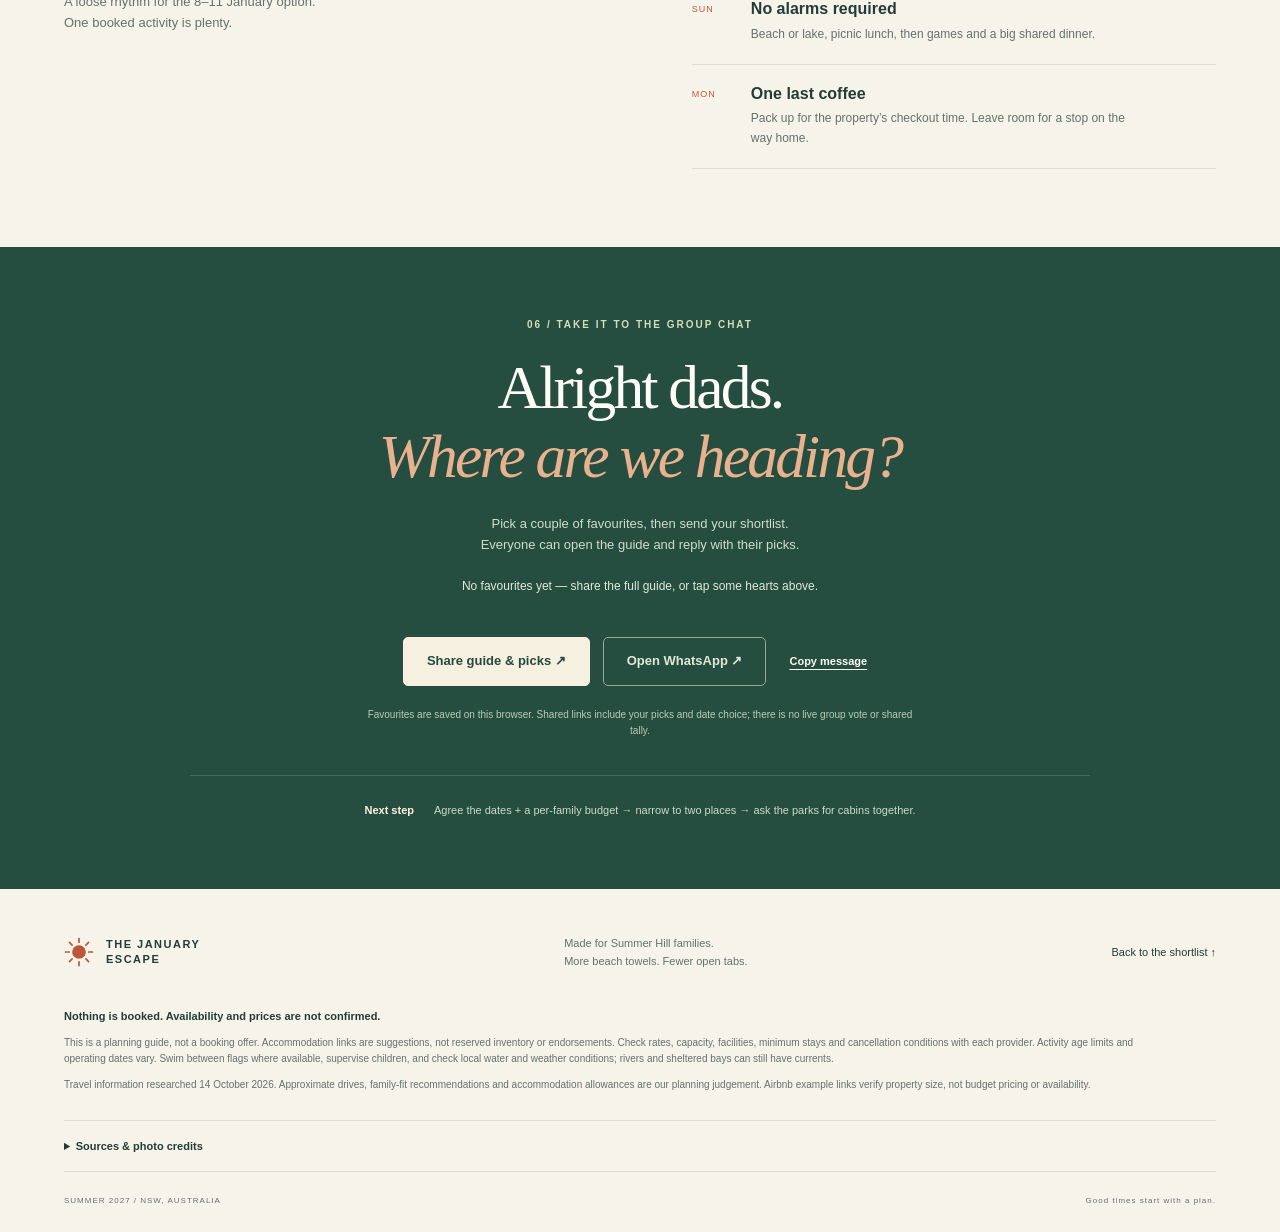
==== commit 723f64be: "Use families without a fixed group size or assumed house split" ====
--- a/docs/index.html
+++ b/docs/index.html
@@ -3,23 +3,23 @@
 <head>
 <meta charset="utf-8"><meta name="viewport" content="width=device-width,initial-scale=1"><meta name="theme-color" content="#f6f3eb">
 <title>The January Escape · Summer Hill families</title>
-<meta name="description" content="Three families. Seven NSW escapes. A practical shortlist for a summer getaway in January 2027, with kids aged 6–13.">
-<meta property="og:title" content="The January Escape · Three families, seven possibilities"><meta property="og:description" content="Beach days, cabin dinners and a little adventure. Explore our NSW shortlist for January 2027."><meta property="og:type" content="website">
-<meta property="og:image" content="https://monohq.co/summer-getaway-2027/assets/destination-3.webp">
+<meta name="description" content="Families. Seven NSW escapes. A practical shortlist for a summer getaway in January 2027, with kids aged 6–13.">
+<meta property="og:title" content="The January Escape · Families, seven possibilities"><meta property="og:description" content="Beach days, cabin dinners and a little adventure. Explore our NSW shortlist for January 2027."><meta property="og:type" content="website"><meta property="og:url" content="https://summer-getaway-2027.pages.dev/">
+<meta property="og:image" content="https://summer-getaway-2027.pages.dev/assets/destination-3.webp">
 <link rel="icon" href="assets/sun.svg" type="image/svg+xml"><link rel="stylesheet" href="style.css"><link rel="stylesheet" href="activity-pages.css"><script src="app.js" defer></script>
 </head>
 <body>
 <a class="skip" href="#destinations">Skip to destinations</a>
 <header class="header"><a class="brand" href="#"><img src="assets/sun.svg" width="32" height="32" alt=""><span>THE JANUARY<br>ESCAPE</span></a><nav aria-label="Main navigation"><a href="#destinations">The shortlist</a><a href="#dates">Dates</a><a href="#budget">Budget</a><button class="share button small" type="button">Share the plan <span aria-hidden="true">↗</span></button></nav></header>
 <main>
-<section class="hero" aria-labelledby="hero-title"><div class="hero-copy"><p class="eyebrow"><span class="dot"></span> SUMMER HILL → SOMEWHERE GOOD</p><h1 id="hero-title">Out of the city.<br><em>Into summer.</em></h1><p class="hero-intro">Beach days. Kids running free. One very good BBQ.<br>Let’s find our next family getaway.</p><div class="hero-facts"><span>3 families</span><span>Kids 6–13</span><span>January 2027</span></div><a class="button primary" href="#destinations">Find our escape <span aria-hidden="true">↓</span></a><p class="hero-note">Seven NSW ideas. One easy plan to share with the dads.</p></div><figure class="hero-photo"><img src="assets/destination-3.webp" alt="White sand and turquoise water at Hyams Beach in Jervis Bay" fetchpriority="high" width="1600" height="900"><figcaption><span>WISH WE WERE HERE</span><strong>Jervis Bay, NSW</strong><a href="#credits">Photo credits ↗</a></figcaption><span class="photo-stamp" aria-hidden="true">a little<br><i>less rush.</i></span></figure></section>
+<section class="hero" aria-labelledby="hero-title"><div class="hero-copy"><p class="eyebrow"><span class="dot"></span> SUMMER HILL → SOMEWHERE GOOD</p><h1 id="hero-title">Out of the city.<br><em>Into summer.</em></h1><p class="hero-intro">Beach days. Kids running free. One very good BBQ.<br>Let’s find our next family getaway.</p><div class="hero-facts"><span>families</span><span>Kids 6–13</span><span>January 2027</span></div><a class="button primary" href="#destinations">Find our escape <span aria-hidden="true">↓</span></a><p class="hero-note">Seven NSW ideas. One easy plan to share with the dads.</p></div><figure class="hero-photo"><img src="assets/destination-3.webp" alt="White sand and turquoise water at Hyams Beach in Jervis Bay" fetchpriority="high" width="1600" height="900"><figcaption><span>WISH WE WERE HERE</span><strong>Jervis Bay, NSW</strong><a href="#credits">Photo credits ↗</a></figcaption><span class="photo-stamp" aria-hidden="true">a little<br><i>less rush.</i></span></figure></section>
 <div class="intro-bar"><span class="bar-icon" aria-hidden="true">☀</span><p><strong>The brief:</strong> a manageable drive, water to splash in, something for every age, and space for all of us to eat together.</p><a href="#compare">Compare all 7 <span aria-hidden="true">↗</span></a></div>
 <section id="dates" class="section dates"><div class="section-heading"><div><p class="eyebrow">01 / GET THE DIARIES OUT</p><h2>First, when are we going?</h2></div><p>Both options sit in the summer break.<br>Two nights midweek, or a three-night weekend.</p></div><div class="date-options" role="group" aria-label="Choose proposed travel dates"><button class="date-card" data-date="newyear" aria-pressed="false"><span class="tag neutral">MIDWEEK GETAWAY</span><strong>4–6 January</strong><span class="date-days">Monday → Wednesday · 2027</span><span class="date-bottom">2 nights / 3 days <span class="circle-check" aria-hidden="true"></span></span><span class="date-desc">Arrive Monday 4 January, depart Wednesday 6 January. Allow weekday leave as needed.</span></button><button class="date-card selected" data-date="three" aria-pressed="true"><span class="tag">OUR SUGGESTED DATES</span><strong>8–11 January</strong><span class="date-days">Friday → Monday · 2027</span><span class="date-bottom">3 nights / 4 days <span class="circle-check" aria-hidden="true">✓</span></span><span class="date-desc">Friday afternoon departure; Monday off for the return. An earlier Friday departure may need extra leave.</span></button></div><p class="fine-print">Peak summer demand applies to both. Check minimum stays before committing. Dates are proposals, not bookings. <a href="https://www.nsw.gov.au/about-nsw/public-holidays" target="_blank" rel="noopener">NSW holiday calendar ↗</a></p></section>
-<section id="destinations" class="section destinations"><div class="section-heading"><div><p class="eyebrow">02 / SEVEN VERY GOOD POSSIBILITIES</p><h2>Pick your kind of summer.</h2></div><p>Our planning picks, with the trade-offs included.<br>Tap a heart to save your favourites.</p></div><div class="filter-bar"><div class="filter-chips" role="group" aria-label="Filter destinations"><button class="chip active" data-filter="all" aria-pressed="true">All escapes <span>7</span></button><button class="chip" data-filter="short" aria-pressed="false">Shorter drives</button><button class="chip" data-filter="coast" aria-pressed="false">Beach days</button><button class="chip" data-filter="nature" aria-pressed="false">Lake & countryside</button><button class="chip" data-filter="saved" aria-pressed="false">My favourites <span id="saved-count">0</span></button></div><label class="sort">Sort by <select id="sort"><option value="picks">Our shortlist</option><option value="drive">Shortest drive</option></select></label></div><details class="cost-intro-fold"><summary>Cabin & shared-house budgets <span>Dates & planning assumptions</span></summary><div class="cost-intro"><div><strong>Cabins or one big house?</strong><p>Working summer budgets for 3 families: one cabin per family (2 adults + 2 kids), or one Airbnb whole house with 4+ bedrooms for an assumed 6 adults + 6 kids. Check enough beds and the actual guest limit.</p><p>These are provisional planning allowances, not live quotes, market averages or the prices of the linked Airbnb examples. The same broad summer range is used for both date options; no midweek discount is assumed. <a href="#budget-basis">How the budgets work ↓</a></p></div><div class="cost-date-buttons" role="group" aria-label="Choose dates for accommodation totals"><button class="chip" data-cost-date="newyear" aria-pressed="false">4–6 Jan · 2 nights</button><button class="chip active" data-cost-date="three" aria-pressed="true">8–11 Jan · 3 nights</button></div></div></details><p class="travel-note">Drive ranges are planning estimates from Summer Hill in normal traffic, excluding stops. Holiday traffic can add 30–90+ minutes. Map links give current routes.</p><p id="shared-note" class="shared-note" hidden></p><div id="cards" class="cards"></div><div id="empty" class="empty" hidden><h3>Your next favourite is out there.</h3><p>Tap a heart on a destination to start your shortlist.</p><button class="button" id="show-all">Explore all escapes</button></div><p id="results" class="sr-only" aria-live="polite"></p></section>
-<section id="compare" class="section compare"><details class="section-fold"><summary><span><small>03 / THE QUICK READ</small><strong>Compare cabin & house budgets</strong></span><span class="fold-icon" aria-hidden="true"></span></summary><div class="fold-content"><p class="fold-caption">Indicative accommodation budgets in AUD, before fees. Per-family stay totals: <strong id="compare-dates">8–11 Jan · 3 nights</strong>.</p><div class="table-wrap" tabindex="0" role="region" aria-label="Destination comparison; scroll horizontally on small screens"><table><caption class="sr-only">Compare all seven destinations</caption><thead><tr><th>Destination</th><th>Drive, approx.</th><th>Cabin / night<br><span>One family</span></th><th>Airbnb / night<br><span>Whole house · 4+ bedrooms</span></th><th>Per family / stay<br><span>House split 3 ways</span></th><th>Main trade-off</th></tr></thead><tbody id="comparison"></tbody></table></div></div></details></section>
-<section id="budget" class="section budget"><details class="section-fold"><summary><span><small>04 / THE MONEY CHAT</small><strong>Budget calculator & group costs</strong></span><span class="fold-icon" aria-hidden="true"></span></summary><div class="fold-content"><div class="budget-layout"><div class="budget-copy"><p class="eyebrow">04 / THE MONEY CHAT</p><h2>Agree a ballpark.<br><em>Then find the stay.</em></h2><p>Start with three self-contained cabins in one park: each family gets its own space, while the kids stay close and dinner is easy.</p><p>For Airbnb, choose an entire home with at least four bedrooms. We’re budgeting for 12 people (6 adults + 6 children) as a placeholder. Four bedrooms is the minimum; five or six can give the kids more space. Check actual beds, guest limits, bathrooms, dining seats and permission for all three families.</p><div class="budget-warning"><strong>Planning assumptions only — not quoted prices.</strong><p>Early January rates may sit outside these examples. No January 2027 availability or prices have been confirmed. Minimum stays, fees, bonds and cancellation terms need checking.</p></div></div><div class="calculator"><span class="tag neutral">ACCOMMODATION ONLY · AUD</span><h3>Set our own budget.</h3><p class="calculator-note">Use the destination ranges above as a starting point. This slider is your chosen allowance, not a cabin quote.</p><label for="nightly">Per family, per night <output id="nightly-output" for="nightly">$300</output></label><input id="nightly" type="range" min="200" max="800" step="25" value="300"><div class="range-ends"><span>$200</span><span>$800</span></div><div class="calc-toggle" role="group" aria-label="Accommodation arrangement"><button class="selected" data-stay="cabins" aria-pressed="true">3 separate cabins</button><button data-stay="house" aria-pressed="false">1 Airbnb · 4+ bedrooms</button></div><div class="calc-results"><div><span id="family-label">Per family · 3 nights</span><strong id="family-total">$900</strong></div><div><span>All 3 families</span><strong id="group-total">$2,700</strong></div></div><p id="calc-explain">3 cabins × $300 per night × 3 nights.</p><p class="fine-print">Illustrative sliders, not market rates. Excludes food, fuel, tolls, activity tickets, cleaning fees and refundable bonds. Equal split assumed for a shared house.</p></div></div></div></details></section>
-<section id="budget-basis" class="section budget-basis"><details class="section-fold"><summary><span><small>BEFORE WE BOOK</small><strong>How the budget estimates work</strong></span><span class="fold-icon" aria-hidden="true"></span></summary><div class="fold-content"><div class="basis-grid"><div><h3>Cabin allowances</h3><p>Each range is for one family cabin per night, assuming two adults and two children. Coastal ranges are our provisional summer planning allowances, not a verified January price survey. Kangaroo Valley’s range is informed by <a href="https://glenmack.com.au/tariffs/" target="_blank" rel="noopener">Glenmack’s published peak tariffs</a>, including two children’s charges. Rates may fall outside these ranges.</p><p>Three cabins cost three times the per-family figure. Adjoining cabins, guest surcharges, fees and minimum stays need checking directly.</p></div><div><h3>Airbnb house allowances</h3><p>Each range is for one entire home, with at least four bedrooms and enough permitted capacity for an assumed 12 people. These are budgets we propose for the search, not advertised prices for the example homes. Split the whole-house stay total equally across three families.</p><p>The examples have 4–6 bedrooms and advertise at least 12 guests. Bedroom counts and capacities were checked on 14 October 2026; beds, layout, adult limits and availability still need confirming.</p></div><div><h3>Fees & short stays</h3><p>Our figures exclude cleaning, service fees, taxes, extra-guest charges and refundable bonds. Airbnb’s selected-date total normally includes fees, so compare the total and <a href="https://www.airbnb.com.au/help/article/125" target="_blank" rel="noopener">check the price breakdown</a> rather than adding fees twice.</p><p>A 2- or 3-night allowance does not mean the stay can be booked. On 14 October 2026, Seven Mile Beach showed no online availability for both options; Shoalhaven Heads displayed Meroo at $280/night with a 7-night minimum. Ask providers about short-stay options.</p></div></div></div></details></section><section class="section rhythm"><div><p class="eyebrow">05 / KEEP IT SIMPLE</p><h2>Less organising.<br>More being there.</h2><p>A loose rhythm for the 8–11 January option.<br>One booked activity is plenty.</p></div><ol class="itinerary"><li><span>FRI</span><div><h3>Arrive & exhale</h3><p>Drive after lunch if possible. Unpack, explore the park, easy BBQ dinner.</p></div></li><li><span>SAT</span><div><h3>Our big little adventure</h3><p>A surf lesson, dolphin cruise or family paddle. Afternoon pool time.</p></div></li><li><span>SUN</span><div><h3>No alarms required</h3><p>Beach or lake, picnic lunch, then games and a big shared dinner.</p></div></li><li><span>MON</span><div><h3>One last coffee</h3><p>Pack up for the property’s checkout time. Leave room for a stop on the way home.</p></div></li></ol></section>
-<section id="share" class="share-section"><p class="eyebrow">06 / TAKE IT TO THE GROUP CHAT</p><h2>Alright dads.<br><em>Where are we heading?</em></h2><p>Pick a couple of favourites, then send your shortlist.<br>Everyone can open the guide and reply with their picks.</p><div id="picks" class="pick-summary">No favourites yet — share the full guide, or tap some hearts above.</div><div class="share-actions"><button class="button primary share">Share guide & picks ↗</button><a class="button whatsapp" id="whatsapp" href="https://wa.me/" target="_blank" rel="noopener">Open WhatsApp ↗</a><button class="button text-button" id="copy-message">Copy message</button></div><div id="manual-share" hidden><label for="share-message">Your message, ready to send</label><textarea id="share-message" readonly rows="7"></textarea><p>Select the message to copy it manually if your browser blocks clipboard access.</p></div><p class="share-footnote">Favourites are saved on this browser. Shared links include your picks and date choice; there is no live group vote or shared tally.</p><button id="reset-picks" class="text-button">Clear my favourites</button><div class="next-step"><strong>Next step</strong><span>Agree the dates + a per-family budget → narrow to two places → ask the parks for three cabins together.</span></div></section>
+<section id="destinations" class="section destinations"><div class="section-heading"><div><p class="eyebrow">02 / SEVEN VERY GOOD POSSIBILITIES</p><h2>Pick your kind of summer.</h2></div><p>Our planning picks, with the trade-offs included.<br>Tap a heart to save your favourites.</p></div><div class="filter-bar"><div class="filter-chips" role="group" aria-label="Filter destinations"><button class="chip active" data-filter="all" aria-pressed="true">All escapes <span>7</span></button><button class="chip" data-filter="short" aria-pressed="false">Shorter drives</button><button class="chip" data-filter="coast" aria-pressed="false">Beach days</button><button class="chip" data-filter="nature" aria-pressed="false">Lake & countryside</button><button class="chip" data-filter="saved" aria-pressed="false">My favourites <span id="saved-count">0</span></button></div><label class="sort">Sort by <select id="sort"><option value="picks">Our shortlist</option><option value="drive">Shortest drive</option></select></label></div><details class="cost-intro-fold"><summary>Cabin & shared-house budgets <span>Dates & planning assumptions</span></summary><div class="cost-intro"><div><strong>Cabins or one big house?</strong><p>Working summer budgets for families: one cabin per family (2 adults + 2 kids), or one Airbnb whole house with 4+ bedrooms. Confirm who is coming, then check enough beds and the actual guest limit.</p><p>These are provisional planning allowances, not live quotes, market averages or the prices of the linked Airbnb examples. The same broad summer range is used for both date options; no midweek discount is assumed. <a href="#budget-basis">How the budgets work ↓</a></p></div><div class="cost-date-buttons" role="group" aria-label="Choose dates for accommodation totals"><button class="chip" data-cost-date="newyear" aria-pressed="false">4–6 Jan · 2 nights</button><button class="chip active" data-cost-date="three" aria-pressed="true">8–11 Jan · 3 nights</button></div></div></details><p class="travel-note">Drive ranges are planning estimates from Summer Hill in normal traffic, excluding stops. Holiday traffic can add 30–90+ minutes. Map links give current routes.</p><p id="shared-note" class="shared-note" hidden></p><div id="cards" class="cards"></div><div id="empty" class="empty" hidden><h3>Your next favourite is out there.</h3><p>Tap a heart on a destination to start your shortlist.</p><button class="button" id="show-all">Explore all escapes</button></div><p id="results" class="sr-only" aria-live="polite"></p></section>
+<section id="compare" class="section compare"><details class="section-fold"><summary><span><small>03 / THE QUICK READ</small><strong>Compare cabin & house budgets</strong></span><span class="fold-icon" aria-hidden="true"></span></summary><div class="fold-content"><p class="fold-caption">Indicative accommodation budgets in AUD, before fees. Stay totals for one family cabin or the whole house: <strong id="compare-dates">8–11 Jan · 3 nights</strong>.</p><div class="table-wrap" tabindex="0" role="region" aria-label="Destination comparison; scroll horizontally on small screens"><table><caption class="sr-only">Compare all seven destinations</caption><thead><tr><th>Destination</th><th>Drive, approx.</th><th>Cabin / night<br><span>One family</span></th><th>Airbnb / night<br><span>Whole house · 4+ bedrooms</span></th><th>Cost / stay<br><span>Family cabin or whole house</span></th><th>Main trade-off</th></tr></thead><tbody id="comparison"></tbody></table></div></div></details></section>
+<section id="budget" class="section budget"><details class="section-fold"><summary><span><small>04 / THE MONEY CHAT</small><strong>Budget calculator & group costs</strong></span><span class="fold-icon" aria-hidden="true"></span></summary><div class="fold-content"><div class="budget-layout"><div class="budget-copy"><p class="eyebrow">04 / THE MONEY CHAT</p><h2>Agree a ballpark.<br><em>Then find the stay.</em></h2><p>Start with self-contained cabins in one park: each family gets its own space, while the kids stay close and dinner is easy.</p><p>For Airbnb, choose an entire home with at least four bedrooms. The final headcount is still open. Four bedrooms is the minimum; a larger house may be needed once we know who is coming. Check actual beds, guest limits, bathrooms, dining seats and permission for all participating families.</p><div class="budget-warning"><strong>Planning assumptions only — not quoted prices.</strong><p>Early January rates may sit outside these examples. No January 2027 availability or prices have been confirmed. Minimum stays, fees, bonds and cancellation terms need checking.</p></div></div><div class="calculator"><span class="tag neutral">ACCOMMODATION ONLY · AUD</span><h3>Set our own budget.</h3><p class="calculator-note">Use the destination ranges above as a starting point. This slider is your chosen allowance for one cabin or the whole house, not a booking quote.</p><label for="nightly"><span id="nightly-label">Family cabin, per night</span> <output id="nightly-output" for="nightly">$300</output></label><input id="nightly" type="range" min="200" max="800" step="25" value="300"><div class="range-ends"><span id="range-min">$200</span><span id="range-max">$800</span></div><div class="calc-toggle" role="group" aria-label="Accommodation arrangement"><button class="selected" data-stay="cabins" aria-pressed="true">Family cabin</button><button data-stay="house" aria-pressed="false">1 Airbnb · 4+ bedrooms</button></div><div class="calc-results"><div><span id="family-label">Per family · 3 nights</span><strong id="family-total">$900</strong></div></div><p id="calc-explain">One family cabin × $300 per night × 3 nights.</p><p class="fine-print">Illustrative sliders, not market rates. Excludes food, fuel, tolls, activity tickets, cleaning fees and refundable bonds. A shared house is priced for the whole property; agree the split when the group is confirmed.</p></div></div></div></details></section>
+<section id="budget-basis" class="section budget-basis"><details class="section-fold"><summary><span><small>BEFORE WE BOOK</small><strong>How the budget estimates work</strong></span><span class="fold-icon" aria-hidden="true"></span></summary><div class="fold-content"><div class="basis-grid"><div><h3>Cabin allowances</h3><p>Each range is for one family cabin per night, assuming two adults and two children. Coastal ranges are our provisional summer planning allowances, not a verified January price survey. Kangaroo Valley’s range is informed by <a href="https://glenmack.com.au/tariffs/" target="_blank" rel="noopener">Glenmack’s published peak tariffs</a>, including two children’s charges. Rates may fall outside these ranges.</p><p>The number of cabins needed depends on who comes. Adjoining cabins, guest surcharges, fees and minimum stays need checking directly.</p></div><div><h3>Airbnb house allowances</h3><p>Each range is for one entire home, with at least four bedrooms and enough permitted capacity for the confirmed group. These are budgets we propose for the search, not advertised prices for the example homes. Work out each family’s share once the participating families are confirmed.</p><p>The examples have 4–6 bedrooms and advertise at least 12 guests; that does not mean they will fit the final group. Bedroom counts and capacities were checked on 14 October 2026; beds, layout, adult limits and availability still need confirming.</p></div><div><h3>Fees & short stays</h3><p>Our figures exclude cleaning, service fees, taxes, extra-guest charges and refundable bonds. Airbnb’s selected-date total normally includes fees, so compare the total and <a href="https://www.airbnb.com.au/help/article/125" target="_blank" rel="noopener">check the price breakdown</a> rather than adding fees twice.</p><p>A 2- or 3-night allowance does not mean the stay can be booked. On 14 October 2026, Seven Mile Beach showed no online availability for both options; Shoalhaven Heads displayed Meroo at $280/night with a 7-night minimum. Ask providers about short-stay options.</p></div></div></div></details></section><section class="section rhythm"><div><p class="eyebrow">05 / KEEP IT SIMPLE</p><h2>Less organising.<br>More being there.</h2><p>A loose rhythm for the 8–11 January option.<br>One booked activity is plenty.</p></div><ol class="itinerary"><li><span>FRI</span><div><h3>Arrive & exhale</h3><p>Drive after lunch if possible. Unpack, explore the park, easy BBQ dinner.</p></div></li><li><span>SAT</span><div><h3>Our big little adventure</h3><p>A surf lesson, dolphin cruise or family paddle. Afternoon pool time.</p></div></li><li><span>SUN</span><div><h3>No alarms required</h3><p>Beach or lake, picnic lunch, then games and a big shared dinner.</p></div></li><li><span>MON</span><div><h3>One last coffee</h3><p>Pack up for the property’s checkout time. Leave room for a stop on the way home.</p></div></li></ol></section>
+<section id="share" class="share-section"><p class="eyebrow">06 / TAKE IT TO THE GROUP CHAT</p><h2>Alright dads.<br><em>Where are we heading?</em></h2><p>Pick a couple of favourites, then send your shortlist.<br>Everyone can open the guide and reply with their picks.</p><div id="picks" class="pick-summary">No favourites yet — share the full guide, or tap some hearts above.</div><div class="share-actions"><button class="button primary share">Share guide & picks ↗</button><a class="button whatsapp" id="whatsapp" href="https://wa.me/" target="_blank" rel="noopener">Open WhatsApp ↗</a><button class="button text-button" id="copy-message">Copy message</button></div><div id="manual-share" hidden><label for="share-message">Your message, ready to send</label><textarea id="share-message" readonly rows="7"></textarea><p>Select the message to copy it manually if your browser blocks clipboard access.</p></div><p class="share-footnote">Favourites are saved on this browser. Shared links include your picks and date choice; there is no live group vote or shared tally.</p><button id="reset-picks" class="text-button">Clear my favourites</button><div class="next-step"><strong>Next step</strong><span>Agree the dates + a per-family budget → narrow to two places → ask the parks for cabins together.</span></div></section>
 </main>
-<footer><div class="footer-top"><a class="brand" href="#"><img src="assets/sun.svg" width="30" height="30" alt=""><span>THE JANUARY<br>ESCAPE</span></a><p>Made for three Summer Hill families.<br>More beach towels. Fewer open tabs.</p><a href="#destinations">Back to the shortlist ↑</a></div><div class="disclaimer"><strong>Nothing is booked. Availability and prices are not confirmed.</strong><p>This is a planning guide, not a booking offer. Accommodation links are suggestions, not reserved inventory or endorsements. Check rates, capacity, facilities, minimum stays and cancellation conditions with each provider. Activity age limits and operating dates vary. Swim between flags where available, supervise children, and check local water and weather conditions; rivers and sheltered bays can still have currents.</p><p>Travel information researched 14 October 2026. Approximate drives, family-fit recommendations and accommodation allowances are our planning judgement. Airbnb example links verify property size, not budget pricing or availability.</p></div><details class="sources"><summary>Sources & photo credits</summary><div id="credits"><h3>Destination information</h3><div id="source-links"></div><p><a href="https://www.nsw.gov.au/about-nsw/public-holidays" target="_blank" rel="noopener">NSW Government public holidays</a>. Accommodation information: the official provider pages linked within each destination.</p><h3>Photography</h3><p>Real destination photographs from Wikimedia Commons. Cropped and resized for this guide; each image retains its original licence. The hero uses the Jervis Bay photograph below.</p><div id="photo-credits"></div></div></details><p class="footer-bottom">SUMMER 2027 / NSW, AUSTRALIA <span>Good times start with a plan.</span></p></footer><div id="toast" role="status" aria-live="polite"></div>
+<footer><div class="footer-top"><a class="brand" href="#"><img src="assets/sun.svg" width="30" height="30" alt=""><span>THE JANUARY<br>ESCAPE</span></a><p>Made for Summer Hill families.<br>More beach towels. Fewer open tabs.</p><a href="#destinations">Back to the shortlist ↑</a></div><div class="disclaimer"><strong>Nothing is booked. Availability and prices are not confirmed.</strong><p>This is a planning guide, not a booking offer. Accommodation links are suggestions, not reserved inventory or endorsements. Check rates, capacity, facilities, minimum stays and cancellation conditions with each provider. Activity age limits and operating dates vary. Swim between flags where available, supervise children, and check local water and weather conditions; rivers and sheltered bays can still have currents.</p><p>Travel information researched 14 October 2026. Approximate drives, family-fit recommendations and accommodation allowances are our planning judgement. Airbnb example links verify property size, not budget pricing or availability.</p></div><details class="sources"><summary>Sources & photo credits</summary><div id="credits"><h3>Destination information</h3><div id="source-links"></div><p><a href="https://www.nsw.gov.au/about-nsw/public-holidays" target="_blank" rel="noopener">NSW Government public holidays</a>. Accommodation information: the official provider pages linked within each destination.</p><h3>Photography</h3><p>Real destination photographs from Wikimedia Commons. Cropped and resized for this guide; each image retains its original licence. The hero uses the Jervis Bay photograph below.</p><div id="photo-credits"></div></div></details><p class="footer-bottom">SUMMER 2027 / NSW, AUSTRALIA <span>Good times start with a plan.</span></p></footer><div id="toast" role="status" aria-live="polite"></div>
 </body></html>
--- a/docs/style.css
+++ b/docs/style.css
@@ -7,3 +7,5 @@
 
 /* Keep costs available without competing with destination activities. */
 .budget-details{border-top:1px solid var(--line);padding-top:16px;margin-top:16px}.budget-details>.accommodation-costs{border-top:0;padding-top:0;margin-top:18px}.budget-detail-notes{border-top:1px solid var(--line);padding-top:2px}.budget-details:not([open]) .accommodation-costs{display:none}.cost-intro-fold{border:1px solid #d9decd;border-radius:5px;background:#eeefe6;margin-bottom:20px}.cost-intro-fold>summary{padding:13px 18px;font-size:12px;font-weight:600;cursor:pointer;list-style:none;display:flex;align-items:center;gap:16px}.cost-intro-fold>summary::-webkit-details-marker{display:none}.cost-intro-fold>summary>span{font-size:10px;font-weight:400;color:var(--muted);margin-left:auto}.cost-intro-fold>summary:after{content:'+';font-size:19px;font-weight:400}.cost-intro-fold[open]>summary:after{content:'−'}.cost-intro-fold .cost-intro{border:0;border-top:1px solid #d9decd;margin:0;border-radius:0 0 5px 5px}.section-fold>summary{list-style:none;cursor:pointer;display:flex;justify-content:space-between;gap:24px;align-items:center;padding:5px 0}.section-fold>summary::-webkit-details-marker{display:none}.section-fold>summary small{display:block;font-size:8px;font-weight:600;letter-spacing:1.5px;margin-bottom:9px;color:var(--muted)}.section-fold>summary strong{display:block;font:28px/1.2 Georgia;letter-spacing:-.025em}.fold-icon{flex-shrink:0;width:30px;height:30px;border:1px solid #c6d1c1;border-radius:50%;display:grid;place-items:center;font-size:20px}.fold-icon:after{content:'+'}.section-fold[open] .fold-icon:after{content:'−'}.fold-content{padding-top:28px}.fold-caption{font-size:11px;color:var(--muted);margin:0 0 19px}.budget{display:block}.budget-layout{display:grid;grid-template-columns:1fr 1fr;gap:9%}.compare,.budget,.budget-basis{padding-top:25px;padding-bottom:25px}.compare:after{display:none}.section-fold[open] .table-wrap:after{display:none}.budget-basis{border-bottom:1px solid var(--line)}@media(max-width:1100px){.budget-layout{gap:5%}}@media(max-width:700px){.budget-layout{grid-template-columns:1fr;gap:31px}.cost-intro-fold>summary{font-size:11px;gap:10px;padding:13px 15px}.cost-intro-fold>summary>span{display:none}.cost-intro-fold>summary:after{margin-left:auto}.section-fold>summary strong{font-size:25px}.compare,.budget,.budget-basis{padding-top:22px;padding-bottom:22px}.fold-content{padding-top:23px}.compare .table-wrap:after{content:'Swipe the table to see more →';display:block;padding:12px;font-size:10px;color:var(--muted)}}
+
+.calculator .calc-results{grid-template-columns:1fr}
--- a/docs/activity-pages.css
+++ b/docs/activity-pages.css
@@ -3,3 +3,5 @@
 /* Each outing has a compact visual, with location context and accessible credits. */
 .activity-photo{margin:17px 0 20px;background:#e9ede2;border:1px solid #d8dfd1;border-radius:7px;overflow:hidden}.activity-photo img{display:block;width:100%;height:265px;object-fit:cover}.activity-photo.panorama img{height:auto}.activity-photo figcaption{display:flex;justify-content:space-between;align-items:flex-start;gap:15px;padding:10px 12px;font-size:10px;line-height:1.5;color:#596a5a}.activity-photo figcaption a{flex-shrink:0;color:var(--ink);text-underline-offset:3px}.activity-photo-attributions ul{padding-left:18px;max-width:1050px;overflow-wrap:anywhere}.activity-photo-attributions li{margin-top:11px;line-height:1.7}@media(max-width:700px){.activity-photo{margin:16px 0 18px}.activity-photo img{height:195px}.activity-photo figcaption{display:block;font-size:10px;padding:9px 11px}.activity-photo figcaption a{display:inline-block;margin-top:6px}.activity-photo.panorama img{height:auto}}
 @media(max-width:700px){.activity-photo figcaption span{display:block}}
+
+.activity-photo-grid{display:grid;grid-template-columns:repeat(2,minmax(0,1fr));gap:13px;margin:17px 0 12px}.activity-photo-grid .activity-photo{margin:0}.activity-photo-grid img{height:auto;aspect-ratio:1;object-fit:cover}.activity-photo-grid figcaption{display:block;min-height:75px}.activity-photo-grid figcaption span{display:block}.activity-photo-grid figcaption a{display:inline-block;margin-top:6px}.highlight>div>p.official-photo-note{font-size:10px;color:var(--muted);margin:0 0 17px}@media(max-width:700px){.activity-photo-grid{grid-template-columns:1fr}.activity-photo-grid figcaption{min-height:0}}
